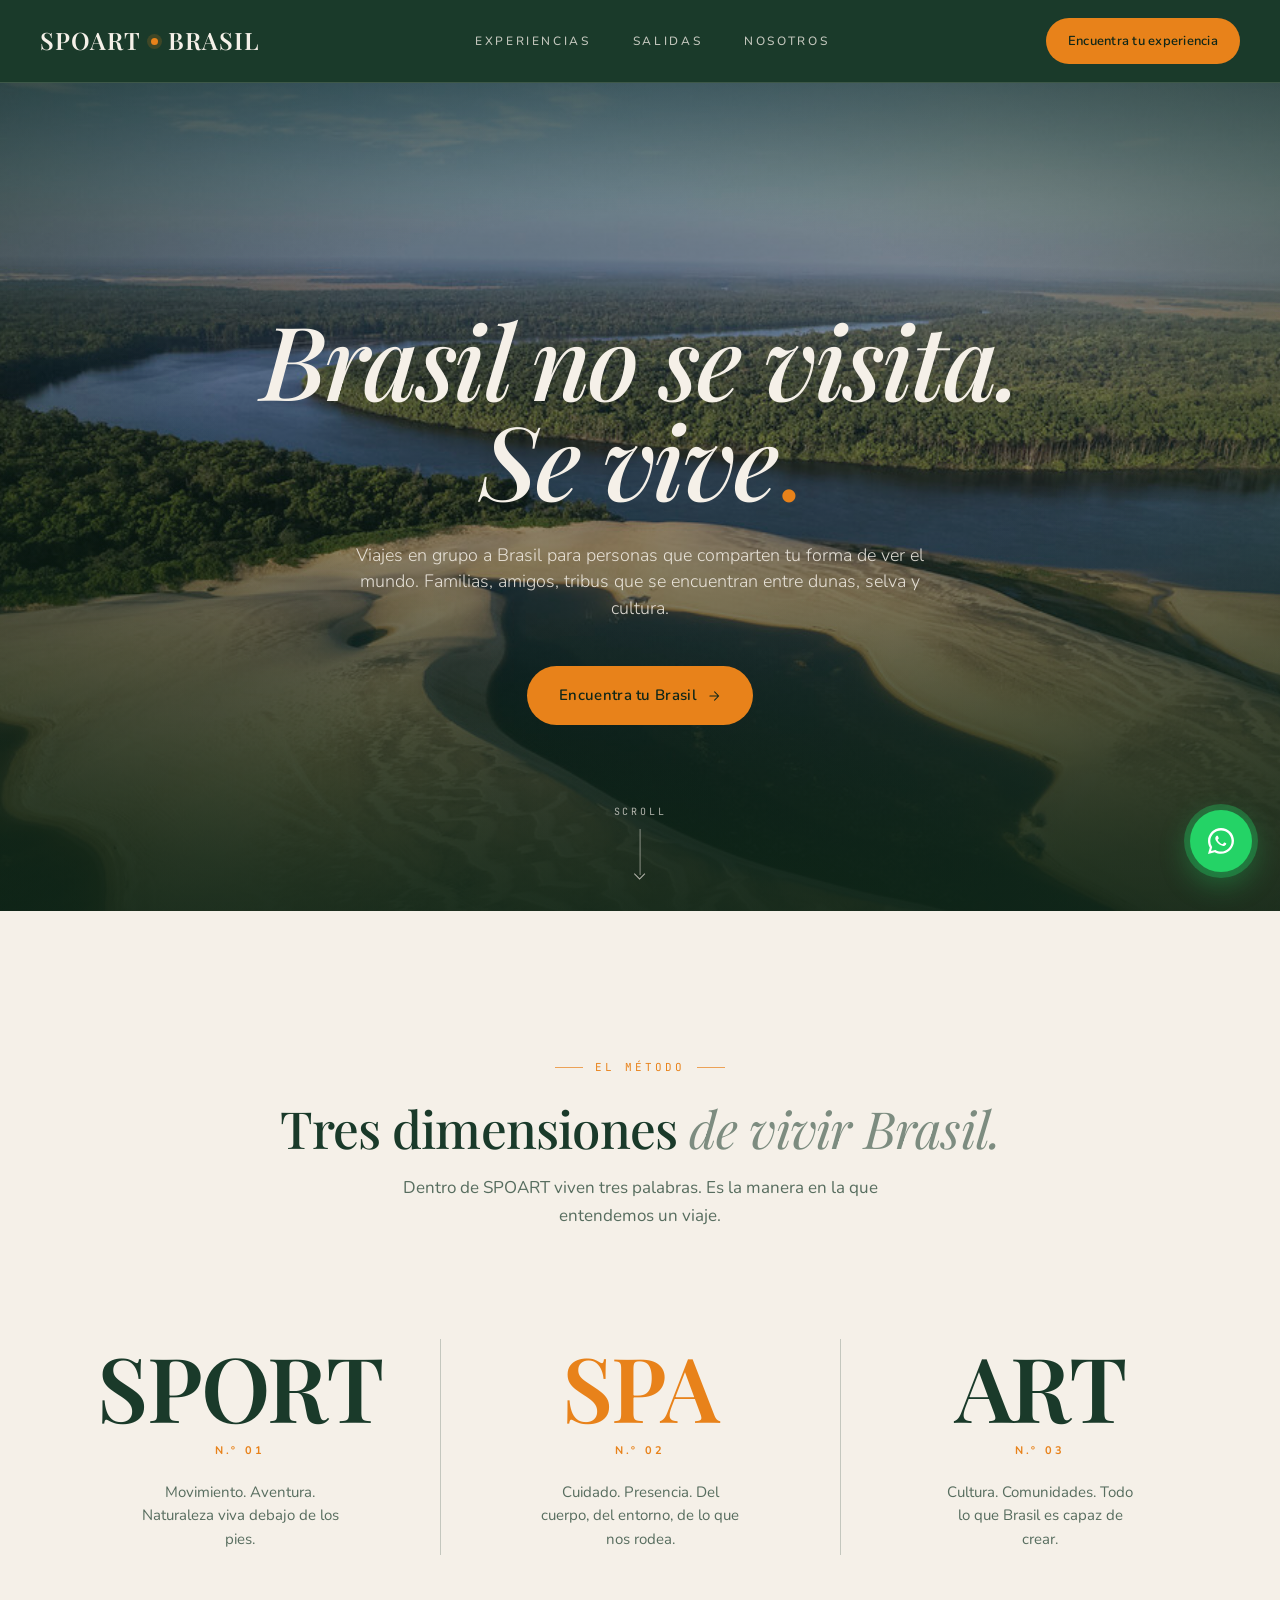
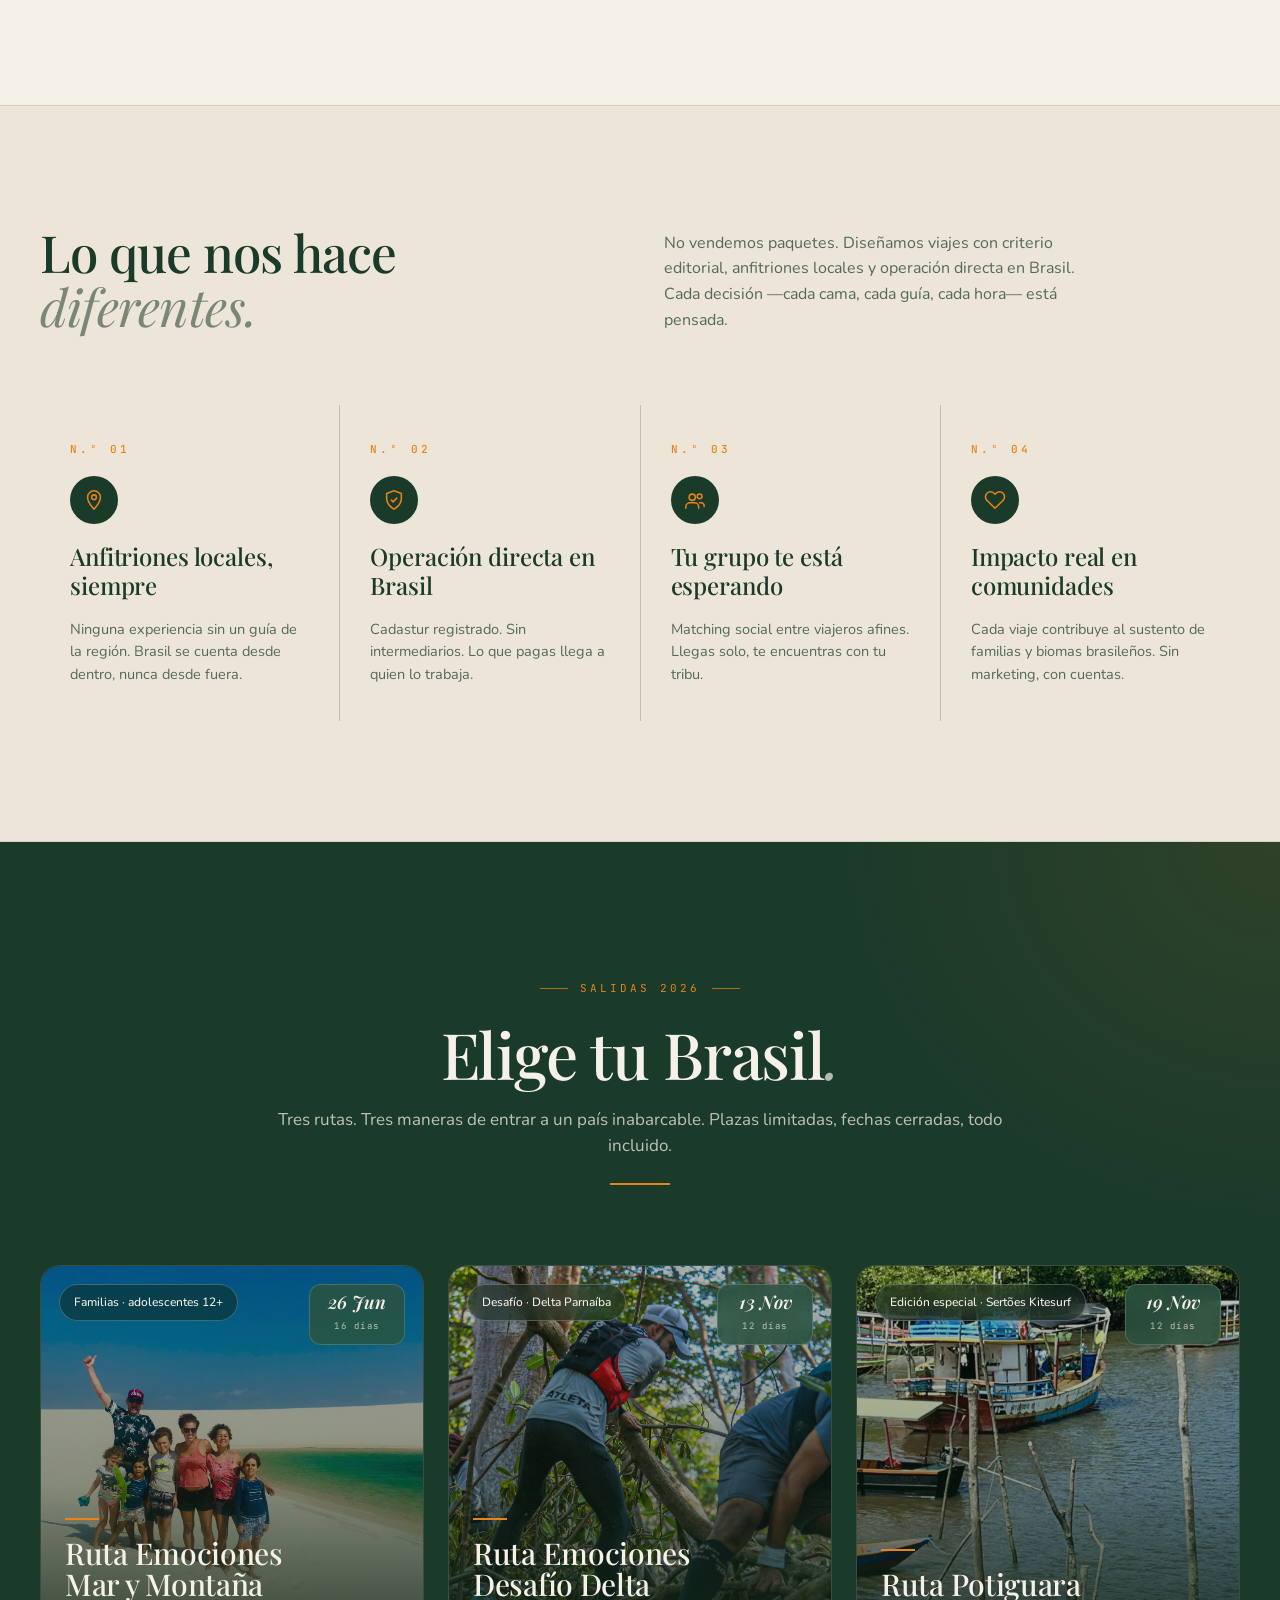
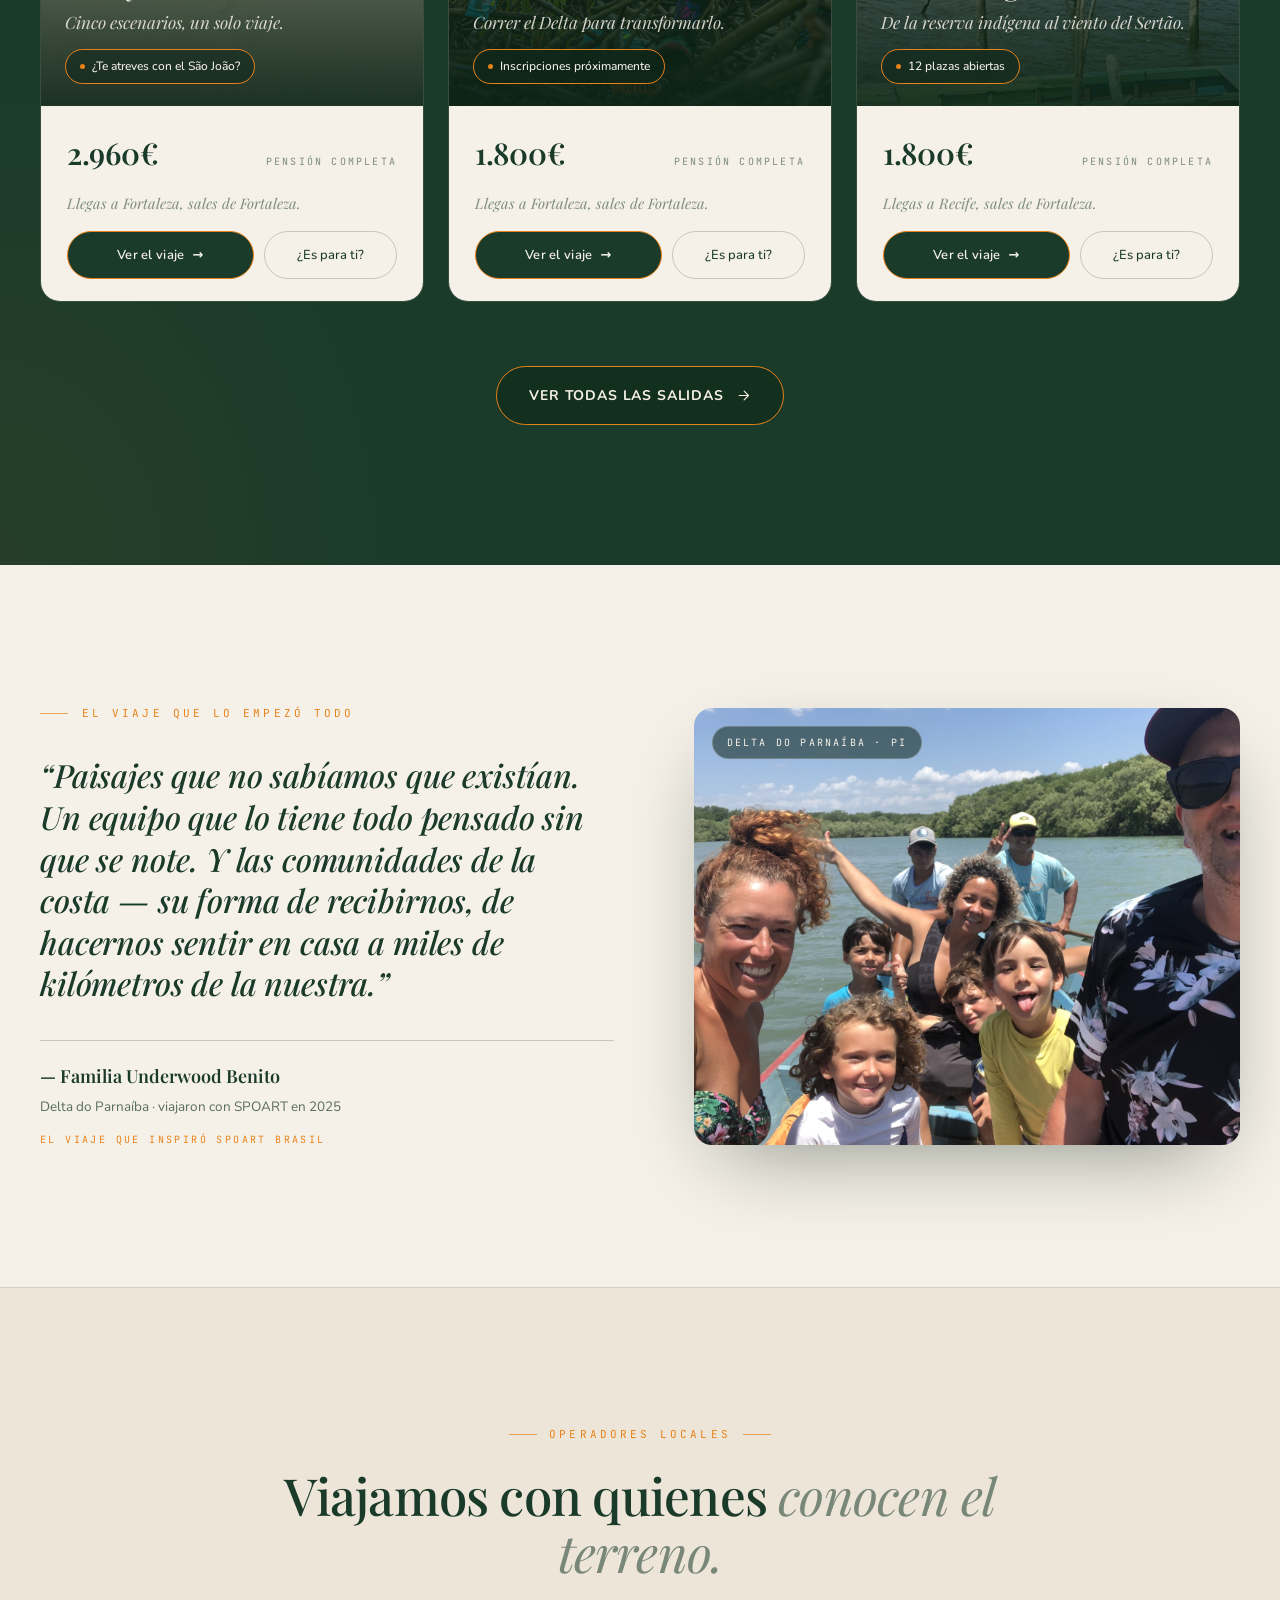
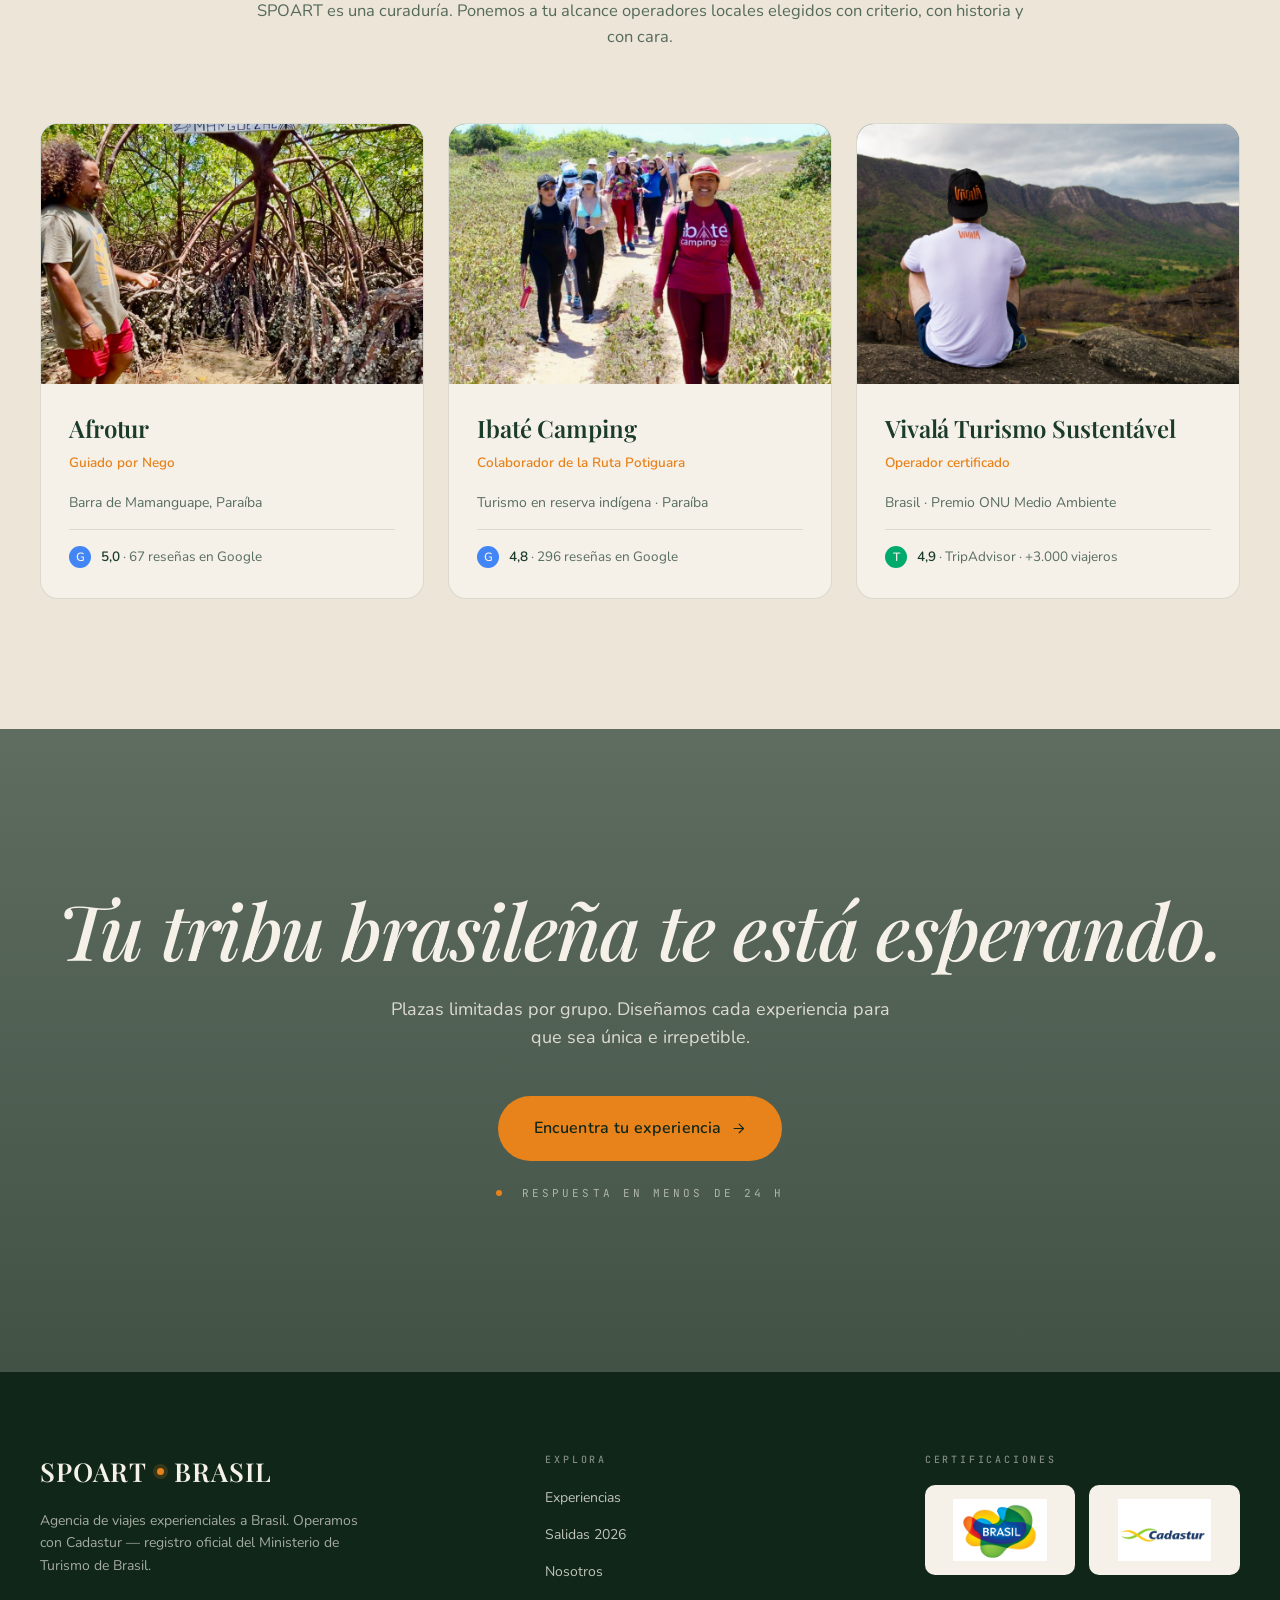
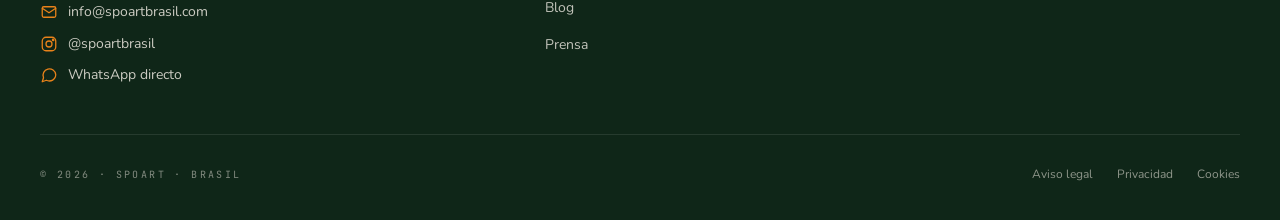
==== index.html @ ec18ef27 "Add files via upload" ====
<!doctype html>
<html lang="es">
<head>
<meta charset="utf-8" />
<meta name="viewport" content="width=device-width,initial-scale=1" />
<title>SPOART·BRASIL — Brasil no se visita. Se vive.</title>
<link rel="preconnect" href="https://fonts.googleapis.com">
<link rel="preconnect" href="https://fonts.gstatic.com" crossorigin>
<link href="https://fonts.googleapis.com/css2?family=Playfair+Display:ital,wght@0,400;0,500;0,600;0,700;1,400;1,500;1,600&family=Nunito:wght@300;400;500;600;700;800&family=JetBrains+Mono:wght@400;500&display=swap" rel="stylesheet">
<style>
  :root{
    --green:#1a3a2a;
    --green-2:#13301f;
    --green-3:#0f2618;
    --green-soft:#2b5440;
    --green-line:rgba(245,240,232,.16);
    --cream:#f5f0e8;
    --cream-2:#ece5d8;
    --cream-3:#e3dac8;
    --orange:#e8821a;
    --orange-hi:#f1932f;
    --ink:#1a3a2a;
    --ink-soft:rgba(26,58,42,.72);
    --ink-mute:rgba(26,58,42,.55);
    --hair:rgba(26,58,42,.12);
    --hair-strong:rgba(26,58,42,.22);
    --whats:#25D366;
  }
  *{box-sizing:border-box}
  html,body{margin:0;padding:0}
  body{
    font-family:"Nunito",system-ui,sans-serif;
    background:var(--cream);color:var(--ink);
    font-size:16px;line-height:1.55;
    -webkit-font-smoothing:antialiased;text-rendering:optimizeLegibility;
  }
  a{color:inherit;text-decoration:none}
  button{font:inherit;color:inherit;background:none;border:none;cursor:pointer}
  img{display:block;max-width:100%}

  .serif{font-family:"Playfair Display",serif;font-weight:500;letter-spacing:-.005em}
  .mono{font-family:"JetBrains Mono",ui-monospace,monospace;font-size:11px;letter-spacing:.22em;text-transform:uppercase}
  .wrap{max-width:1280px;margin:0 auto;padding:0 40px}
  @media (max-width:760px){.wrap{padding:0 22px}}

  /* ============ NAV ============ */
  .nav{
    position:sticky;top:0;z-index:50;
    background:var(--green);color:var(--cream);
    border-bottom:1px solid var(--green-line);
  }
  .nav-inner{
    max-width:1440px;margin:0 auto;
    padding:18px 40px;
    display:grid;grid-template-columns:auto 1fr auto;align-items:center;gap:32px;
  }
  .logo{
    font-family:"Playfair Display",serif;
    font-size:24px;font-weight:600;letter-spacing:.04em;
    display:inline-flex;align-items:center;gap:10px;color:var(--cream);
  }
  .logo .dot{
    width:7px;height:7px;border-radius:50%;background:var(--orange);
    box-shadow:0 0 0 4px rgba(232,130,26,.18);
  }
  .nav-links{
    justify-self:center;
    display:flex;gap:42px;
    font-size:12px;font-weight:500;letter-spacing:.22em;text-transform:uppercase;
    color:rgba(245,240,232,.78);
  }
  .nav-links a{transition:.18s;position:relative;padding:6px 0}
  .nav-links a:hover{color:var(--cream)}
  .nav-links a::after{
    content:"";position:absolute;left:0;right:0;bottom:0;height:1px;
    background:var(--orange);transform:scaleX(0);transform-origin:left;transition:.22s;
  }
  .nav-links a:hover::after{transform:scaleX(1)}
  .btn-cta{
    display:inline-flex;align-items:center;gap:10px;
    background:var(--orange);color:var(--green-3);
    padding:13px 22px;border-radius:999px;
    font-size:13px;font-weight:600;letter-spacing:.02em;
    transition:.18s;
  }
  .btn-cta:hover{background:var(--orange-hi);transform:translateY(-1px)}
  .btn-cta.lg{padding:18px 32px;font-size:15px;border-radius:999px}
  @media (max-width:900px){
    .nav-inner{grid-template-columns:auto 1fr auto;gap:16px}
    .nav-links{display:none}
  }

  /* ============ HERO ============ */
  .hero{
    position:relative;min-height:92vh;
    color:var(--cream);
    display:flex;align-items:center;
    overflow:hidden;
    isolation:isolate;
  }
  .hero-bg{
    position:absolute;inset:0;z-index:-2;
    background:
      linear-gradient(180deg, rgba(15,38,24,.6) 0%, rgba(15,38,24,.3) 35%, rgba(15,38,24,.88) 100%),
      url("assets/hero-rio-preguicas.jpg") center/cover no-repeat;
  }
  .hero-bg::after{
    content:"";position:absolute;inset:0;
    background:radial-gradient(80% 60% at 50% 40%, transparent 40%, rgba(15,38,24,.45) 100%);
  }
  .hero-inner{
    position:relative;z-index:1;
    width:100%;max-width:1280px;margin:0 auto;
    padding:140px 40px 100px;
    text-align:center;
  }
  .hero-eye{
    display:inline-flex;align-items:center;gap:14px;
    font-family:"JetBrains Mono",monospace;
    font-size:12px;letter-spacing:.28em;text-transform:uppercase;
    color:rgba(245,240,232,.78);
    margin-bottom:36px;
  }
  .hero-eye .sp,.hero-eye .o,.hero-eye .art{color:var(--orange);font-weight:500}
  .hero-eye .sep{color:rgba(245,240,232,.4)}
  h1.hero-title{
    font-family:"Playfair Display",serif;
    font-weight:500;font-style:italic;
    font-size:clamp(52px,8vw,128px);
    line-height:.98;letter-spacing:-.025em;
    margin:0 0 32px;
  }
  h1.hero-title .line{display:block}
  h1.hero-title .accent{color:var(--orange);font-style:normal;font-weight:400}
  .hero-sub{
    font-size:clamp(16px,1.4vw,20px);
    line-height:1.5;color:rgba(245,240,232,.88);
    max-width:54ch;margin:0 auto 44px;
    font-weight:300;
  }
  .hero-cta-row{
    display:inline-flex;align-items:center;gap:20px;flex-wrap:wrap;justify-content:center;
  }
  .btn-ghost{
    display:inline-flex;align-items:center;gap:10px;
    padding:18px 28px;border-radius:999px;
    color:var(--cream);
    border:1px solid rgba(245,240,232,.36);
    font-size:14px;font-weight:500;letter-spacing:.02em;
    transition:.18s;background:rgba(245,240,232,.04);
    backdrop-filter:blur(6px);
  }
  .btn-ghost:hover{background:rgba(245,240,232,.10);border-color:rgba(245,240,232,.6)}
  .hero-scroll{
    position:absolute;left:50%;bottom:36px;transform:translateX(-50%);z-index:1;
    color:rgba(245,240,232,.7);
    display:flex;flex-direction:column;align-items:center;gap:10px;
    font-family:"JetBrains Mono",monospace;
    font-size:10px;letter-spacing:.28em;text-transform:uppercase;
  }
  .hero-scroll .arrow{
    width:1px;height:46px;background:rgba(245,240,232,.5);position:relative;
    animation:scrollPulse 2.4s ease-in-out infinite;
  }
  .hero-scroll .arrow::after{
    content:"";position:absolute;bottom:0;left:50%;transform:translateX(-50%);
    width:7px;height:7px;border-right:1px solid rgba(245,240,232,.7);
    border-bottom:1px solid rgba(245,240,232,.7);transform:translateX(-50%) rotate(45deg);
    bottom:-3px;
  }
  @keyframes scrollPulse{0%,100%{opacity:.6}50%{opacity:1}}

  /* ============ SP·O·ART ============ */
  .spoart{
    background:var(--cream);
    padding:140px 0 130px;
    position:relative;
  }
  .spoart-head{
    text-align:center;max-width:780px;margin:0 auto 90px;
  }
  .eye-mono{
    display:inline-flex;align-items:center;gap:12px;
    font-family:"JetBrains Mono",monospace;
    font-size:11px;letter-spacing:.28em;text-transform:uppercase;
    color:var(--orange);
    margin-bottom:24px;
  }
  .eye-mono .l{width:28px;height:1px;background:var(--orange);opacity:.7}
  .spoart-head h2{
    font-family:"Playfair Display",serif;font-weight:500;
    font-size:clamp(34px,4vw,52px);letter-spacing:-.015em;line-height:1.1;
    margin:0 0 18px;color:var(--green);
  }
  .spoart-head h2 em{font-style:italic;color:var(--ink-mute);font-weight:400}
  .spoart-head p{
    font-size:17px;line-height:1.6;color:var(--ink-soft);margin:0;
    max-width:56ch;margin:0 auto;
  }
  .spoart-grid{
    display:grid;grid-template-columns:repeat(3,1fr);gap:0;
    position:relative;
  }
  @media (max-width:860px){.spoart-grid{grid-template-columns:1fr;gap:40px}}
  .spoart-col{
    text-align:center;padding:24px 36px;
    position:relative;
  }
  .spoart-col + .spoart-col::before{
    content:"";position:absolute;left:0;top:20px;bottom:20px;width:1px;
    background:var(--hair-strong);
  }
  @media (max-width:860px){.spoart-col + .spoart-col::before{display:none}}
  .spoart-letter{
    font-family:"Playfair Display",serif;
    font-weight:600;font-size:clamp(54px,7vw,96px);
    line-height:.95;color:var(--green);
    margin-bottom:14px;
    letter-spacing:-.02em;
  }
  .spoart-letter .lo{color:var(--orange)}
  .spoart-word{
    font-family:"Nunito",sans-serif;font-weight:700;
    font-size:11px;letter-spacing:.28em;text-transform:uppercase;
    color:var(--orange);margin-bottom:22px;display:block;
  }
  .spoart-col p{
    font-size:15px;color:var(--ink-soft);margin:0;line-height:1.55;
    max-width:22ch;margin:0 auto;
  }

  /* ============ DIFERENCIADORES ============ */
  .diffs{
    background:var(--cream-2);
    padding:120px 0;
    border-top:1px solid var(--hair);
    border-bottom:1px solid var(--hair);
  }
  .diffs-head{
    display:grid;grid-template-columns:1fr 1fr;gap:48px;align-items:end;
    margin-bottom:72px;
  }
  @media (max-width:860px){.diffs-head{grid-template-columns:1fr;gap:18px}}
  .diffs-head h2{
    font-family:"Playfair Display",serif;font-weight:500;
    font-size:clamp(34px,4vw,52px);letter-spacing:-.015em;line-height:1.05;
    margin:0;color:var(--green);max-width:14ch;
  }
  .diffs-head h2 em{font-style:italic;color:var(--ink-mute);font-weight:400}
  .diffs-head p{
    font-size:16px;color:var(--ink-soft);margin:0;max-width:44ch;line-height:1.6;
  }
  .diffs-grid{display:grid;grid-template-columns:repeat(4,1fr);gap:1px;background:var(--hair-strong)}
  @media (max-width:1000px){.diffs-grid{grid-template-columns:repeat(2,1fr)}}
  @media (max-width:600px){.diffs-grid{grid-template-columns:1fr}}
  .diff{
    background:var(--cream-2);padding:36px 30px;
    display:flex;flex-direction:column;gap:18px;
    transition:.22s;
  }
  .diff:hover{background:var(--cream)}
  .diff-num{
    font-family:"JetBrains Mono",monospace;
    font-size:11px;letter-spacing:.28em;color:var(--orange);font-weight:500;
  }
  .diff-icon{
    width:48px;height:48px;border-radius:50%;
    background:var(--green);color:var(--orange);
    display:inline-flex;align-items:center;justify-content:center;
  }
  .diff-icon svg{width:22px;height:22px}
  .diff h3{
    font-family:"Playfair Display",serif;font-weight:500;
    font-size:24px;color:var(--green);margin:0;line-height:1.2;letter-spacing:-.005em;
  }
  .diff p{font-size:14.5px;color:var(--ink-soft);margin:0;line-height:1.55}

  /* ============ ELIGE TU BRASIL ============ */
  .elige{
    background:var(--green);color:var(--cream);
    padding:130px 0 140px;
    position:relative;overflow:hidden;
  }
  .elige::before{
    content:"";position:absolute;inset:0;pointer-events:none;
    background:
      radial-gradient(60% 50% at 100% 0%, rgba(232,130,26,.10), transparent 60%),
      radial-gradient(50% 60% at 0% 100%, rgba(232,130,26,.06), transparent 70%);
  }
  .elige-head{text-align:center;max-width:760px;margin:0 auto 80px;position:relative}
  .elige-head .eye-mono{color:var(--orange)}
  .elige-head h2{
    font-family:"Playfair Display",serif;font-weight:500;
    font-size:clamp(40px,5vw,72px);letter-spacing:-.02em;line-height:1.02;
    margin:0 0 20px;color:var(--cream);
  }
  .elige-head h2 em{font-style:italic;color:rgba(245,240,232,.7);font-weight:400}
  .elige-head .underline{
    width:60px;height:2px;background:var(--orange);margin:24px auto 0;
  }
  .elige-head p{font-size:17px;color:rgba(245,240,232,.75);margin:18px 0 0;line-height:1.55}
  .routes{
    display:grid;grid-template-columns:repeat(3,1fr);gap:24px;
    position:relative;
  }
  @media (max-width:1000px){.routes{grid-template-columns:1fr;max-width:480px;margin:0 auto}}

  .route{
    background:var(--green-2);
    border-radius:20px;overflow:hidden;
    display:flex;flex-direction:column;
    transition:.22s;
    border:1px solid var(--green-line);
  }
  .route:hover{transform:translateY(-6px);border-color:rgba(232,130,26,.4)}
  .route-img{
    position:relative;aspect-ratio:4/4.6;overflow:hidden;
    background:var(--green-3);
  }
  .route-img .ph-img{
    position:absolute;inset:0;background-size:cover;background-position:center;
    transition:transform 1.6s ease;
  }
  .route:hover .ph-img{transform:scale(1.04)}
  .route-img::after{
    content:"";position:absolute;inset:0;
    background:linear-gradient(180deg, rgba(15,38,24,.1) 0%, rgba(15,38,24,.15) 50%, rgba(15,38,24,.85) 100%);
  }
  .route-tags{
    position:absolute;top:18px;left:18px;right:18px;z-index:1;
    display:flex;justify-content:space-between;gap:10px;align-items:flex-start;
  }
  .tag-aud{
    background:rgba(15,38,24,.5);backdrop-filter:blur(10px);
    color:var(--cream);
    border:1px solid rgba(245,240,232,.24);
    border-radius:999px;padding:8px 14px;
    font-size:12px;font-weight:500;
  }
  .tag-date{
    background:rgba(43,84,64,.85);backdrop-filter:blur(10px);
    color:var(--cream);
    border:1px solid rgba(245,240,232,.18);
    border-radius:12px;padding:8px 14px;
    text-align:center;font-family:"Playfair Display",serif;
    white-space:nowrap;flex:none;min-width:96px;
  }
  .tag-date .d{font-size:18px;font-weight:600;line-height:1;font-style:italic;display:block;white-space:nowrap}
  .tag-date .y{
    font-family:"JetBrains Mono",monospace;
    font-size:9px;letter-spacing:.16em;
    color:rgba(245,240,232,.7);margin-top:4px;font-style:normal;
    white-space:nowrap;
  }
  .tag-aud{white-space:nowrap;max-width:100%;overflow:hidden;text-overflow:ellipsis}
  .route-text{
    position:absolute;left:24px;right:24px;bottom:22px;z-index:1;
  }
  .route-text .bar{width:34px;height:2px;background:var(--orange);margin-bottom:18px}
  .route-text h3{
    font-family:"Playfair Display",serif;font-weight:500;
    font-size:30px;color:var(--cream);margin:0 0 8px;line-height:1.05;letter-spacing:-.01em;
  }
  .route-text .sub{
    font-family:"Playfair Display",serif;font-style:italic;font-weight:400;
    font-size:17px;color:rgba(245,240,232,.85);margin:0 0 14px;
  }
  .route-pill{
    display:inline-flex;align-items:center;gap:7px;
    background:rgba(15,38,24,.5);backdrop-filter:blur(8px);
    color:var(--cream);
    border:1px solid var(--orange);
    border-radius:999px;padding:7px 14px;
    font-size:12px;font-weight:500;
    font-family:"Nunito",sans-serif;
  }
  .route-pill::before{content:"";width:5px;height:5px;border-radius:50%;background:var(--orange)}

  .route-foot{
    background:var(--cream);color:var(--green);
    padding:24px 26px 22px;
    display:flex;flex-direction:column;gap:16px;
  }
  .route-price{display:flex;justify-content:space-between;align-items:baseline;gap:12px}
  .route-price .p{
    font-family:"Playfair Display",serif;font-weight:600;
    font-size:30px;color:var(--green);letter-spacing:-.01em;
  }
  .route-price .meta{
    font-family:"JetBrains Mono",monospace;
    font-size:10px;letter-spacing:.22em;text-transform:uppercase;
    color:var(--ink-mute);
  }
  .route-arrival{
    font-family:"Playfair Display",serif;font-style:italic;font-weight:400;
    font-size:14.5px;color:var(--ink-mute);margin:0;
  }
  .route-buttons{display:grid;grid-template-columns:1.4fr 1fr;gap:10px}

  .elige-cta{
    margin-top:64px;text-align:center;position:relative;
  }
  .btn-green-lg{
    display:inline-flex;align-items:center;gap:12px;
    background:var(--green-2);color:var(--cream);
    border:1px solid var(--orange);
    padding:18px 32px;border-radius:999px;
    font-family:"Nunito",sans-serif;
    font-size:14px;font-weight:700;letter-spacing:.06em;text-transform:uppercase;
    transition:.22s;
  }
  .btn-green-lg:hover{background:var(--orange);color:var(--green-3);border-color:var(--orange);transform:translateY(-2px)}
  .btn-green{
    background:var(--green);color:var(--cream);
    border:1px solid var(--orange);
    border-radius:999px;padding:13px 18px;
    font-size:13px;font-weight:600;letter-spacing:.02em;
    display:inline-flex;align-items:center;justify-content:center;gap:8px;
    transition:.18s;cursor:pointer;
  }
  .btn-green:hover{background:var(--green-2)}
  .btn-outline{
    background:transparent;color:var(--green);
    border:1px solid var(--hair-strong);
    border-radius:999px;padding:13px 18px;
    font-size:13px;font-weight:500;
    display:inline-flex;align-items:center;justify-content:center;gap:6px;
    transition:.18s;cursor:pointer;
  }
  .btn-outline:hover{border-color:var(--green);background:var(--cream-2)}

  /* ============ TESTIMONIO ============ */
  .testi{
    background:var(--cream);
    padding:140px 0;
  }
  .testi-grid{
    display:grid;grid-template-columns:1.05fr 1fr;gap:80px;align-items:center;
  }
  @media (max-width:900px){.testi-grid{grid-template-columns:1fr;gap:48px}}
  .testi-eye{
    font-family:"JetBrains Mono",monospace;
    font-size:11px;letter-spacing:.28em;text-transform:uppercase;
    color:var(--orange);margin-bottom:32px;
    display:flex;align-items:center;gap:14px;
  }
  .testi-eye .l{width:28px;height:1px;background:var(--orange);opacity:.7}
  .testi q{
    quotes:none;display:block;
    font-family:"Playfair Display",serif;
    font-style:italic;font-weight:500;
    font-size:clamp(24px,2.5vw,34px);
    line-height:1.3;color:var(--green);
    letter-spacing:-.005em;margin:0 0 36px;
  }
  .testi q::before{content:"\201C"}
  .testi q::after{content:"\201D"}
  .testi-by{
    border-top:1px solid var(--hair-strong);padding-top:22px;
    display:flex;flex-direction:column;gap:6px;
  }
  .testi-by .who{
    font-family:"Playfair Display",serif;font-weight:600;font-size:18px;color:var(--green);
  }
  .testi-by .place{
    font-size:13.5px;color:var(--ink-soft);
  }
  .testi-by .tag{
    margin-top:8px;
    font-family:"JetBrains Mono",monospace;
    font-size:10px;letter-spacing:.24em;text-transform:uppercase;
    color:var(--orange);
  }
  .testi-img{
    position:relative;aspect-ratio:4/3.2;border-radius:18px;overflow:hidden;
    box-shadow:0 30px 80px -30px rgba(15,38,24,.5);
  }
  .testi-img .img{
    position:absolute;inset:0;
    background:url("assets/testimonio-familia.jpg") center 30%/cover;
  }
  .testi-stamp{
    position:absolute;top:18px;left:18px;
    background:rgba(15,38,24,.55);backdrop-filter:blur(10px);
    color:var(--cream);
    border:1px solid rgba(245,240,232,.22);
    border-radius:999px;padding:8px 14px;
    font-family:"JetBrains Mono",monospace;
    font-size:10px;letter-spacing:.22em;text-transform:uppercase;
  }

  /* ============ OPERADORES ============ */
  .ops{
    background:var(--cream-2);
    padding:130px 0;
    border-top:1px solid var(--hair);
  }
  .ops-head{text-align:center;max-width:780px;margin:0 auto 72px}
  .ops-head h2{
    font-family:"Playfair Display",serif;font-weight:500;
    font-size:clamp(34px,4vw,52px);letter-spacing:-.015em;line-height:1.1;
    margin:0 0 18px;color:var(--green);
  }
  .ops-head h2 em{font-style:italic;color:var(--ink-mute);font-weight:400}
  .ops-head p{font-size:16.5px;color:var(--ink-soft);margin:0;line-height:1.6}

  .ops-grid{display:grid;grid-template-columns:repeat(3,1fr);gap:24px}
  @media (max-width:900px){.ops-grid{grid-template-columns:1fr;max-width:440px;margin:0 auto}}
  .op{
    background:var(--cream);
    border-radius:18px;overflow:hidden;
    border:1px solid var(--hair);
    transition:.22s;display:flex;flex-direction:column;
  }
  .op:hover{transform:translateY(-4px);border-color:var(--orange)}
  .op-img{
    aspect-ratio:5/3.4;background:var(--green-soft);position:relative;overflow:hidden;
  }
  .op-img .img{position:absolute;inset:0;background-size:cover;background-position:center}
  .op-img.brand{
    background:var(--orange);
    display:flex;align-items:center;justify-content:center;
  }
  .op-img.brand .mark{
    font-family:"Playfair Display",serif;font-style:italic;font-weight:600;
    font-size:72px;color:var(--cream);letter-spacing:-.02em;
  }
  .op-body{padding:26px 28px 30px}
  .op h3{
    font-family:"Playfair Display",serif;font-weight:600;
    font-size:24px;color:var(--green);margin:0 0 6px;letter-spacing:-.005em;
  }
  .op-role{
    color:var(--orange);font-size:13.5px;font-weight:600;margin:0 0 18px;
  }
  .op-meta{
    color:var(--ink-soft);font-size:14px;margin:0 0 16px;
  }
  .op-rate{
    display:flex;align-items:center;gap:10px;
    color:var(--ink-soft);font-size:13.5px;
    border-top:1px solid var(--hair);padding-top:16px;
  }
  .op-rate .b{
    width:22px;height:22px;border-radius:50%;
    display:inline-flex;align-items:center;justify-content:center;
    color:var(--cream);font-size:12px;font-weight:600;flex:none;
  }
  .op-rate .b.g{background:#4285F4}
  .op-rate .b.t{background:#00AA6C}
  .op-rate b{color:var(--green);font-weight:600}

  /* ============ CTA FINAL ============ */
  .cta-final{
    position:relative;color:var(--cream);
    padding:160px 0 170px;
    overflow:hidden;isolation:isolate;text-align:center;
  }
  .cta-final::before{
    content:"";position:absolute;inset:0;z-index:-2;
    background:
      linear-gradient(180deg, rgba(15,38,24,.65) 0%, rgba(15,38,24,.78) 100%),
      url("https://picsum.photos/seed/spoart-cta-selva/2400/1400") center/cover;
  }
  .cta-final h2{
    font-family:"Playfair Display",serif;font-weight:500;font-style:italic;
    font-size:clamp(40px,6vw,84px);letter-spacing:-.02em;line-height:1.05;
    margin:0 0 26px;
  }
  .cta-final p{
    font-size:18px;color:rgba(245,240,232,.85);
    max-width:48ch;margin:0 auto 44px;line-height:1.55;
  }
  .cta-final .response{
    margin-top:24px;
    font-family:"JetBrains Mono",monospace;
    font-size:11px;letter-spacing:.28em;text-transform:uppercase;
    color:rgba(245,240,232,.6);
  }
  .cta-final .response .pip{
    display:inline-block;width:6px;height:6px;border-radius:50%;
    background:var(--orange);margin-right:10px;vertical-align:middle;
    animation:pulse 2.2s ease-in-out infinite;
  }
  @keyframes pulse{0%,100%{opacity:.5}50%{opacity:1}}

  /* ============ FOOTER ============ */
  .foot{
    background:var(--green-3);color:rgba(245,240,232,.7);
    padding:80px 0 36px;
  }
  .foot-grid{
    display:grid;grid-template-columns:1.4fr 1fr 1fr;gap:64px;
    padding-bottom:48px;border-bottom:1px solid rgba(245,240,232,.10);
  }
  @media (max-width:860px){.foot-grid{grid-template-columns:1fr;gap:36px}}
  .foot .logo{margin-bottom:18px;font-size:26px}
  .foot p.desc{
    font-size:14px;line-height:1.6;color:rgba(245,240,232,.66);
    max-width:42ch;margin:0 0 24px;
  }
  .foot .contact{
    display:flex;flex-direction:column;gap:10px;
    font-size:14px;
  }
  .foot .contact a{
    display:inline-flex;align-items:center;gap:10px;
    color:rgba(245,240,232,.82);transition:.18s;
  }
  .foot .contact a:hover{color:var(--orange)}
  .foot .contact .ic{
    width:18px;height:18px;color:var(--orange);
  }
  .foot h4{
    font-family:"JetBrains Mono",monospace;
    font-size:10px;letter-spacing:.28em;text-transform:uppercase;
    color:rgba(245,240,232,.5);
    margin:0 0 18px;font-weight:500;
  }
  .foot ul{list-style:none;padding:0;margin:0;display:flex;flex-direction:column;gap:12px}
  .foot ul a{font-size:14px;color:rgba(245,240,232,.78);transition:.18s}
  .foot ul a:hover{color:var(--orange)}
  .badges{
    display:grid;grid-template-columns:1fr 1fr;gap:14px;
    margin-top:6px;
  }
  .badge{
    background:var(--cream);border-radius:10px;
    padding:14px 16px;
    display:flex;align-items:center;justify-content:center;
    aspect-ratio:5/3;overflow:hidden;
  }
  .badge img{
    max-width:100%;max-height:100%;width:auto;height:auto;
    object-fit:contain;display:block;
  }
  .foot-bottom{
    padding-top:30px;display:flex;justify-content:space-between;align-items:center;gap:18px;
    font-size:12px;color:rgba(245,240,232,.5);flex-wrap:wrap;
  }
  .foot-bottom .legal{display:flex;gap:24px}
  .foot-bottom .legal a{color:rgba(245,240,232,.55);transition:.18s}
  .foot-bottom .legal a:hover{color:var(--orange)}
  .foot-bottom .mark{font-family:"JetBrains Mono",monospace;font-size:10px;letter-spacing:.24em;text-transform:uppercase}

  /* ============ WHATSAPP ============ */
  .whats{
    position:fixed;right:28px;bottom:28px;z-index:80;
    width:62px;height:62px;border-radius:50%;
    background:var(--whats);color:#fff;
    display:flex;align-items:center;justify-content:center;
    box-shadow:0 10px 30px rgba(37,211,102,.4), 0 4px 10px rgba(0,0,0,.18);
    transition:.22s;
  }
  .whats:hover{transform:scale(1.06)}
  .whats svg{width:32px;height:32px}
  .whats::before{
    content:"";position:absolute;inset:-6px;border-radius:50%;
    background:var(--whats);opacity:.32;z-index:-1;
    animation:whatsPulse 2.2s ease-out infinite;
  }
  @keyframes whatsPulse{0%{transform:scale(1);opacity:.32}100%{transform:scale(1.4);opacity:0}}
  @media (max-width:600px){
    .whats{right:18px;bottom:18px;width:56px;height:56px}
    .whats svg{width:28px;height:28px}
  }

  /* utility */
  .arr{display:inline-block;transition:transform .22s}
  .btn-green:hover .arr{transform:translateX(3px)}

</style>
</head>
<body>

<!-- ====== NAV ====== -->
<nav class="nav" data-screen-label="Nav">
  <div class="nav-inner">
    <a class="logo" href="#" aria-label="SPOART·BRASIL">
      SPOART <span class="dot" aria-hidden="true"></span> BRASIL
    </a>
    <div class="nav-links">
      <a href="#spoart">Experiencias</a>
      <a href="Spoart Brasil - Salidas.html">Salidas</a>
      <a href="#testimonio">Nosotros</a>
    </div>
    <a class="btn-cta" href="#cta-final">Encuentra tu experiencia</a>
  </div>
</nav>

<!-- ====== HERO ====== -->
<header class="hero" data-screen-label="Hero">
  <div class="hero-bg" aria-hidden="true"></div>
  <div class="hero-inner">
    <h1 class="hero-title">
      <span class="line">Brasil no se visita.</span>
      <span class="line">Se vive<span class="accent">.</span></span>
    </h1>
    <p class="hero-sub">
      Viajes en grupo a Brasil para personas que comparten tu forma de ver el mundo. Familias, amigos, tribus que se encuentran entre dunas, selva y cultura.
    </p>
    <div class="hero-cta-row">
      <a class="btn-cta lg" href="#">
        Encuentra tu Brasil
        <svg viewBox="0 0 24 24" fill="none" stroke="currentColor" stroke-width="1.8" stroke-linecap="round" stroke-linejoin="round" width="14" height="14"><path d="M5 12h14M13 5l7 7-7 7"/></svg>
      </a>
    </div>
  </div>
  <div class="hero-scroll" aria-hidden="true">
    <span>Scroll</span>
    <span class="arrow"></span>
  </div>
</header>

<!-- ====== SP · O · ART ====== -->
<section class="spoart" id="spoart" data-screen-label="SPOART">
  <div class="wrap">
    <div class="spoart-head">
      <div class="eye-mono"><span class="l"></span> El método <span class="l"></span></div>
      <h2>Tres dimensiones <em>de vivir Brasil.</em></h2>
      <p>Dentro de SPOART viven tres palabras. Es la manera en la que entendemos un viaje.</p>
    </div>

    <div class="spoart-grid">
      <div class="spoart-col">
        <div class="spoart-letter">SPORT</div>
        <span class="spoart-word">N.º 01</span>
        <p>Movimiento. Aventura. Naturaleza viva debajo de los pies.</p>
      </div>
      <div class="spoart-col">
        <div class="spoart-letter"><span class="lo">SPA</span></div>
        <span class="spoart-word">N.º 02</span>
        <p>Cuidado. Presencia. Del cuerpo, del entorno, de lo que nos rodea.</p>
      </div>
      <div class="spoart-col">
        <div class="spoart-letter">ART</div>
        <span class="spoart-word">N.º 03</span>
        <p>Cultura. Comunidades. Todo lo que Brasil es capaz de crear.</p>
      </div>
    </div>
  </div>
</section>

<!-- ====== DIFERENCIADORES ====== -->
<section class="diffs" data-screen-label="Diferenciadores">
  <div class="wrap">
    <div class="diffs-head">
      <h2>Lo que nos hace <em>diferentes.</em></h2>
      <p>No vendemos paquetes. Diseñamos viajes con criterio editorial, anfitriones locales y operación directa en Brasil. Cada decisión —cada cama, cada guía, cada hora— está pensada.</p>
    </div>

    <div class="diffs-grid">
      <div class="diff">
        <span class="diff-num">N.º 01</span>
        <span class="diff-icon" aria-hidden="true">
          <svg viewBox="0 0 24 24" fill="none" stroke="currentColor" stroke-width="1.7" stroke-linecap="round" stroke-linejoin="round"><path d="M12 22s-7-7.5-7-13a7 7 0 0114 0c0 5.5-7 13-7 13z"/><circle cx="12" cy="9" r="2.6"/></svg>
        </span>
        <h3>Anfitriones locales, siempre</h3>
        <p>Ninguna experiencia sin un guía de la región. Brasil se cuenta desde dentro, nunca desde fuera.</p>
      </div>
      <div class="diff">
        <span class="diff-num">N.º 02</span>
        <span class="diff-icon" aria-hidden="true">
          <svg viewBox="0 0 24 24" fill="none" stroke="currentColor" stroke-width="1.7" stroke-linecap="round" stroke-linejoin="round"><path d="M12 22s8-4 8-12V5l-8-3-8 3v5c0 8 8 12 8 12z"/><path d="M9 12l2 2 4-4"/></svg>
        </span>
        <h3>Operación directa en Brasil</h3>
        <p>Cadastur registrado. Sin intermediarios. Lo que pagas llega a quien lo trabaja.</p>
      </div>
      <div class="diff">
        <span class="diff-num">N.º 03</span>
        <span class="diff-icon" aria-hidden="true">
          <svg viewBox="0 0 24 24" fill="none" stroke="currentColor" stroke-width="1.7" stroke-linecap="round" stroke-linejoin="round"><circle cx="9" cy="9" r="3.4"/><path d="M2 21v-1.4A4.6 4.6 0 016.6 15h4.8A4.6 4.6 0 0116 19.6V21"/><circle cx="17" cy="8" r="2.6"/><path d="M22 19v-.6a3.4 3.4 0 00-3.4-3.4H17"/></svg>
        </span>
        <h3>Tu grupo te está esperando</h3>
        <p>Matching social entre viajeros afines. Llegas solo, te encuentras con tu tribu.</p>
      </div>
      <div class="diff">
        <span class="diff-num">N.º 04</span>
        <span class="diff-icon" aria-hidden="true">
          <svg viewBox="0 0 24 24" fill="none" stroke="currentColor" stroke-width="1.7" stroke-linecap="round" stroke-linejoin="round"><path d="M20.8 4.6a5.5 5.5 0 00-7.8 0L12 5.6l-1-1a5.5 5.5 0 00-7.8 7.8l1 1L12 21l7.8-7.6 1-1a5.5 5.5 0 000-7.8z"/></svg>
        </span>
        <h3>Impacto real en comunidades</h3>
        <p>Cada viaje contribuye al sustento de familias y biomas brasileños. Sin marketing, con cuentas.</p>
      </div>
    </div>
  </div>
</section>

<!-- ====== ELIGE TU BRASIL ====== -->
<section class="elige" id="elige" data-screen-label="Elige tu Brasil">
  <div class="wrap">
    <div class="elige-head">
      <div class="eye-mono"><span class="l" style="background:var(--orange)"></span> Salidas 2026 <span class="l" style="background:var(--orange)"></span></div>
      <h2>Elige tu Brasil<em>.</em></h2>
      <p>Tres rutas. Tres maneras de entrar a un país inabarcable. Plazas limitadas, fechas cerradas, todo incluido.</p>
      <div class="underline" aria-hidden="true"></div>
    </div>

    <div class="routes">

      <!-- Ruta 1 — 26 Jun Familias -->
      <article class="route">
        <div class="route-img">
          <div class="ph-img" style="background-image:linear-gradient(180deg, rgba(15,38,24,.15), rgba(15,38,24,.55)), url('assets/salidas/familia-lagoa.jpg')"></div>
          <div class="route-tags">
            <span class="tag-aud">Familias · adolescentes 12+</span>
            <span class="tag-date"><span class="d">26 Jun</span><span class="y">16 días</span></span>
          </div>
          <div class="route-text">
            <div class="bar"></div>
            <h3>Ruta Emociones<br/>Mar y Montaña</h3>
            <p class="sub">Cinco escenarios, un solo viaje.</p>
            <span class="route-pill">¿Te atreves con el São João?</span>
          </div>
        </div>
        <div class="route-foot">
          <div class="route-price">
            <span class="p">2.960€</span>
            <span class="meta">Pensión completa</span>
          </div>
          <p class="route-arrival">Llegas a Fortaleza, sales de Fortaleza.</p>
          <div class="route-buttons">
            <a class="btn-green" href="Spoart Brasil - Salidas.html">Ver el viaje <span class="arr">→</span></a>
            <a class="btn-outline" href="#">¿Es para ti?</a>
          </div>
        </div>
      </article>

      <!-- Ruta 2 — 13 Nov Desafío Delta -->
      <article class="route">
        <div class="route-img">
          <div class="ph-img" style="background-image:linear-gradient(180deg, rgba(15,38,24,.15), rgba(15,38,24,.55)), url('assets/salidas/desafio-delta-corredores.jpg')"></div>
          <div class="route-tags">
            <span class="tag-aud">Desafío · Delta Parnaíba</span>
            <span class="tag-date"><span class="d">13 Nov</span><span class="y">12 días</span></span>
          </div>
          <div class="route-text">
            <div class="bar"></div>
            <h3>Ruta Emociones<br/>Desafío Delta</h3>
            <p class="sub">Correr el Delta para transformarlo.</p>
            <span class="route-pill">Inscripciones próximamente</span>
          </div>
        </div>
        <div class="route-foot">
          <div class="route-price">
            <span class="p">1.800€</span>
            <span class="meta">Pensión completa</span>
          </div>
          <p class="route-arrival">Llegas a Fortaleza, sales de Fortaleza.</p>
          <div class="route-buttons">
            <a class="btn-green" href="Spoart Brasil - Salidas.html">Ver el viaje <span class="arr">→</span></a>
            <a class="btn-outline" href="#">¿Es para ti?</a>
          </div>
        </div>
      </article>

      <!-- Ruta 3 — 19 Nov Potiguara -->
      <article class="route">
        <div class="route-img">
          <div class="ph-img" style="background-image:linear-gradient(180deg, rgba(15,38,24,.15), rgba(15,38,24,.55)), url('assets/salidas/potiguara-mangue.jpg')"></div>
          <div class="route-tags">
            <span class="tag-aud">Edición especial · Sertões Kitesurf</span>
            <span class="tag-date"><span class="d">19 Nov</span><span class="y">12 días</span></span>
          </div>
          <div class="route-text">
            <div class="bar"></div>
            <h3>Ruta Potiguara</h3>
            <p class="sub">De la reserva indígena al viento del Sertão.</p>
            <span class="route-pill">12 plazas abiertas</span>
          </div>
        </div>
        <div class="route-foot">
          <div class="route-price">
            <span class="p">1.800€</span>
            <span class="meta">Pensión completa</span>
          </div>
          <p class="route-arrival">Llegas a Recife, sales de Fortaleza.</p>
          <div class="route-buttons">
            <a class="btn-green" href="Spoart Brasil - Salidas.html">Ver el viaje <span class="arr">→</span></a>
            <a class="btn-outline" href="#">¿Es para ti?</a>
          </div>
        </div>
      </article>

    </div>

    <div class="elige-cta">
      <a class="btn-green-lg" href="Spoart Brasil - Salidas.html">
        Ver todas las salidas
        <svg viewBox="0 0 24 24" fill="none" stroke="currentColor" stroke-width="1.8" stroke-linecap="round" stroke-linejoin="round" width="15" height="15" aria-hidden="true"><path d="M5 12h14M13 5l7 7-7 7"/></svg>
      </a>
    </div>
  </div>
</section>
<section class="testi" id="testimonio" data-screen-label="Testimonio">
  <div class="wrap">
    <div class="testi-grid">
      <div>
        <div class="testi-eye"><span class="l"></span> El viaje que lo empezó todo</div>
        <q>Paisajes que no sabíamos que existían. Un equipo que lo tiene todo pensado sin que se note. Y las comunidades de la costa — su forma de recibirnos, de hacernos sentir en casa a miles de kilómetros de la nuestra.</q>
        <div class="testi-by">
          <span class="who">— Familia Underwood Benito</span>
          <span class="place">Delta do Parnaíba · viajaron con SPOART en 2025</span>
          <span class="tag">El viaje que inspiró Spoart Brasil</span>
        </div>
      </div>
      <div class="testi-img">
        <div class="img" aria-hidden="true"></div>
        <span class="testi-stamp">Delta do Parnaíba · PI</span>
      </div>
    </div>
  </div>
</section>

<!-- ====== OPERADORES LOCALES ====== -->
<section class="ops" data-screen-label="Operadores">
  <div class="wrap">
    <div class="ops-head">
      <div class="eye-mono"><span class="l"></span> Operadores locales <span class="l"></span></div>
      <h2>Viajamos con quienes <em>conocen el terreno.</em></h2>
      <p>SPOART es una curaduría. Ponemos a tu alcance operadores locales elegidos con criterio, con historia y con cara.</p>
    </div>

    <div class="ops-grid">
      <article class="op">
        <div class="op-img">
          <div class="img" style="background-image:url('assets/operadores/afrotur.jpg');background-position:center 30%"></div>
        </div>
        <div class="op-body">
          <h3>Afrotur</h3>
          <p class="op-role">Guiado por Nego</p>
          <p class="op-meta">Barra de Mamanguape, Paraíba</p>
          <div class="op-rate">
            <span class="b g">G</span>
            <span><b>5,0</b> · 67 reseñas en Google</span>
          </div>
        </div>
      </article>

      <article class="op">
        <div class="op-img">
          <div class="img" style="background-image:url('assets/operadores/ibate.jpg');background-position:center 35%"></div>
        </div>
        <div class="op-body">
          <h3>Ibaté Camping</h3>
          <p class="op-role">Colaborador de la Ruta Potiguara</p>
          <p class="op-meta">Turismo en reserva indígena · Paraíba</p>
          <div class="op-rate">
            <span class="b g">G</span>
            <span><b>4,8</b> · 296 reseñas en Google</span>
          </div>
        </div>
      </article>

      <article class="op">
        <div class="op-img">
          <div class="img" style="background-image:url('assets/operadores/vivala.jpg');background-position:center 30%"></div>
        </div>
        <div class="op-body">
          <h3>Vivalá Turismo Sustentável</h3>
          <p class="op-role">Operador certificado</p>
          <p class="op-meta">Brasil · Premio ONU Medio Ambiente</p>
          <div class="op-rate">
            <span class="b t">T</span>
            <span><b>4,9</b> · TripAdvisor · +3.000 viajeros</span>
          </div>
        </div>
      </article>
    </div>
  </div>
</section>

<!-- ====== CTA FINAL ====== -->
<section class="cta-final" id="cta-final" data-screen-label="CTA Final">
  <div class="wrap">
    <h2>Tu tribu brasileña te está esperando.</h2>
    <p>Plazas limitadas por grupo. Diseñamos cada experiencia para que sea única e irrepetible.</p>
    <a class="btn-cta lg" href="#" style="font-size:16px;padding:20px 36px">
      Encuentra tu experiencia
      <svg viewBox="0 0 24 24" fill="none" stroke="currentColor" stroke-width="1.8" stroke-linecap="round" stroke-linejoin="round" width="15" height="15"><path d="M5 12h14M13 5l7 7-7 7"/></svg>
    </a>
    <div class="response"><span class="pip"></span> Respuesta en menos de 24 h</div>
  </div>
</section>

<!-- ====== FOOTER ====== -->
<footer class="foot" data-screen-label="Footer">
  <div class="wrap">
    <div class="foot-grid">
      <div>
        <a class="logo" href="#">SPOART <span class="dot" aria-hidden="true"></span> BRASIL</a>
        <p class="desc">Agencia de viajes experienciales a Brasil. Operamos con Cadastur — registro oficial del Ministerio de Turismo de Brasil.</p>
        <div class="contact">
          <a href="mailto:info@spoartbrasil.com">
            <svg class="ic" viewBox="0 0 24 24" fill="none" stroke="currentColor" stroke-width="1.7" stroke-linecap="round" stroke-linejoin="round"><rect x="3" y="5" width="18" height="14" rx="2"/><path d="M3 7l9 6 9-6"/></svg>
            info@spoartbrasil.com
          </a>
          <a href="#">
            <svg class="ic" viewBox="0 0 24 24" fill="none" stroke="currentColor" stroke-width="1.7" stroke-linecap="round" stroke-linejoin="round"><rect x="3" y="3" width="18" height="18" rx="5"/><circle cx="12" cy="12" r="4"/><circle cx="17.5" cy="6.5" r="1" fill="currentColor"/></svg>
            @spoartbrasil
          </a>
          <a href="#">
            <svg class="ic" viewBox="0 0 24 24" fill="none" stroke="currentColor" stroke-width="1.7" stroke-linecap="round" stroke-linejoin="round"><path d="M21 11.5a8.4 8.4 0 01-1 4 8.5 8.5 0 01-7.5 4.5 8.4 8.4 0 01-4-1L3 21l1.7-5.4a8.5 8.5 0 1116.3-4.1z"/></svg>
            WhatsApp directo
          </a>
        </div>
      </div>

      <div>
        <h4>Explora</h4>
        <ul>
          <li><a href="#spoart">Experiencias</a></li>
          <li><a href="Spoart Brasil - Salidas.html">Salidas 2026</a></li>
          <li><a href="#testimonio">Nosotros</a></li>
          <li><a href="#">Blog</a></li>
          <li><a href="#">Prensa</a></li>
        </ul>
      </div>

      <div>
        <h4>Certificaciones</h4>
        <div class="badges">
          <div class="badge">
            <img src="assets/logo-brasil.jpg" alt="Marca Brasil — Embratur" />
          </div>
          <div class="badge">
            <img src="assets/logo-cadastur.jpg" alt="Cadastur — Ministério do Turismo" />
          </div>
        </div>
      </div>
    </div>

    <div class="foot-bottom">
      <span class="mark">© 2026 · SPOART · BRASIL</span>
      <div class="legal">
        <a href="#">Aviso legal</a>
        <a href="#">Privacidad</a>
        <a href="#">Cookies</a>
      </div>
    </div>
  </div>
</footer>

<!-- ====== WHATSAPP FLOATING ====== -->
<a class="whats" href="#" aria-label="WhatsApp">
  <svg viewBox="0 0 32 32" fill="currentColor" aria-hidden="true">
    <path d="M16 3C8.8 3 3 8.8 3 16c0 2.3.6 4.5 1.8 6.5L3 29l6.7-1.8c1.9 1 4.1 1.6 6.3 1.6 7.2 0 13-5.8 13-13S23.2 3 16 3zm0 23.6c-2 0-3.9-.5-5.5-1.5l-.4-.2-4 1 1.1-3.9-.3-.4a10.6 10.6 0 01-1.6-5.6c0-5.9 4.8-10.6 10.7-10.6S26.6 10.1 26.6 16 21.9 26.6 16 26.6zm5.8-8c-.3-.2-1.9-.9-2.2-1-.3-.1-.5-.2-.7.2s-.8 1-1 1.2c-.2.2-.4.2-.7.1-.3-.2-1.4-.5-2.6-1.6-1-.9-1.6-2-1.8-2.3-.2-.3 0-.5.1-.7l.5-.6c.2-.2.2-.3.3-.5.1-.2 0-.4 0-.5l-.7-1.7c-.2-.4-.4-.4-.6-.4h-.5c-.2 0-.5.1-.7.4-.2.3-.9.9-.9 2.2s.9 2.6 1.1 2.8c.1.2 1.9 2.9 4.6 4 .6.3 1.1.4 1.5.6.6.2 1.2.2 1.7.1.5-.1 1.6-.7 1.8-1.3.2-.6.2-1.1.2-1.2-.1-.2-.3-.2-.6-.4z"/>
  </svg>
</a>

</body>
</html>
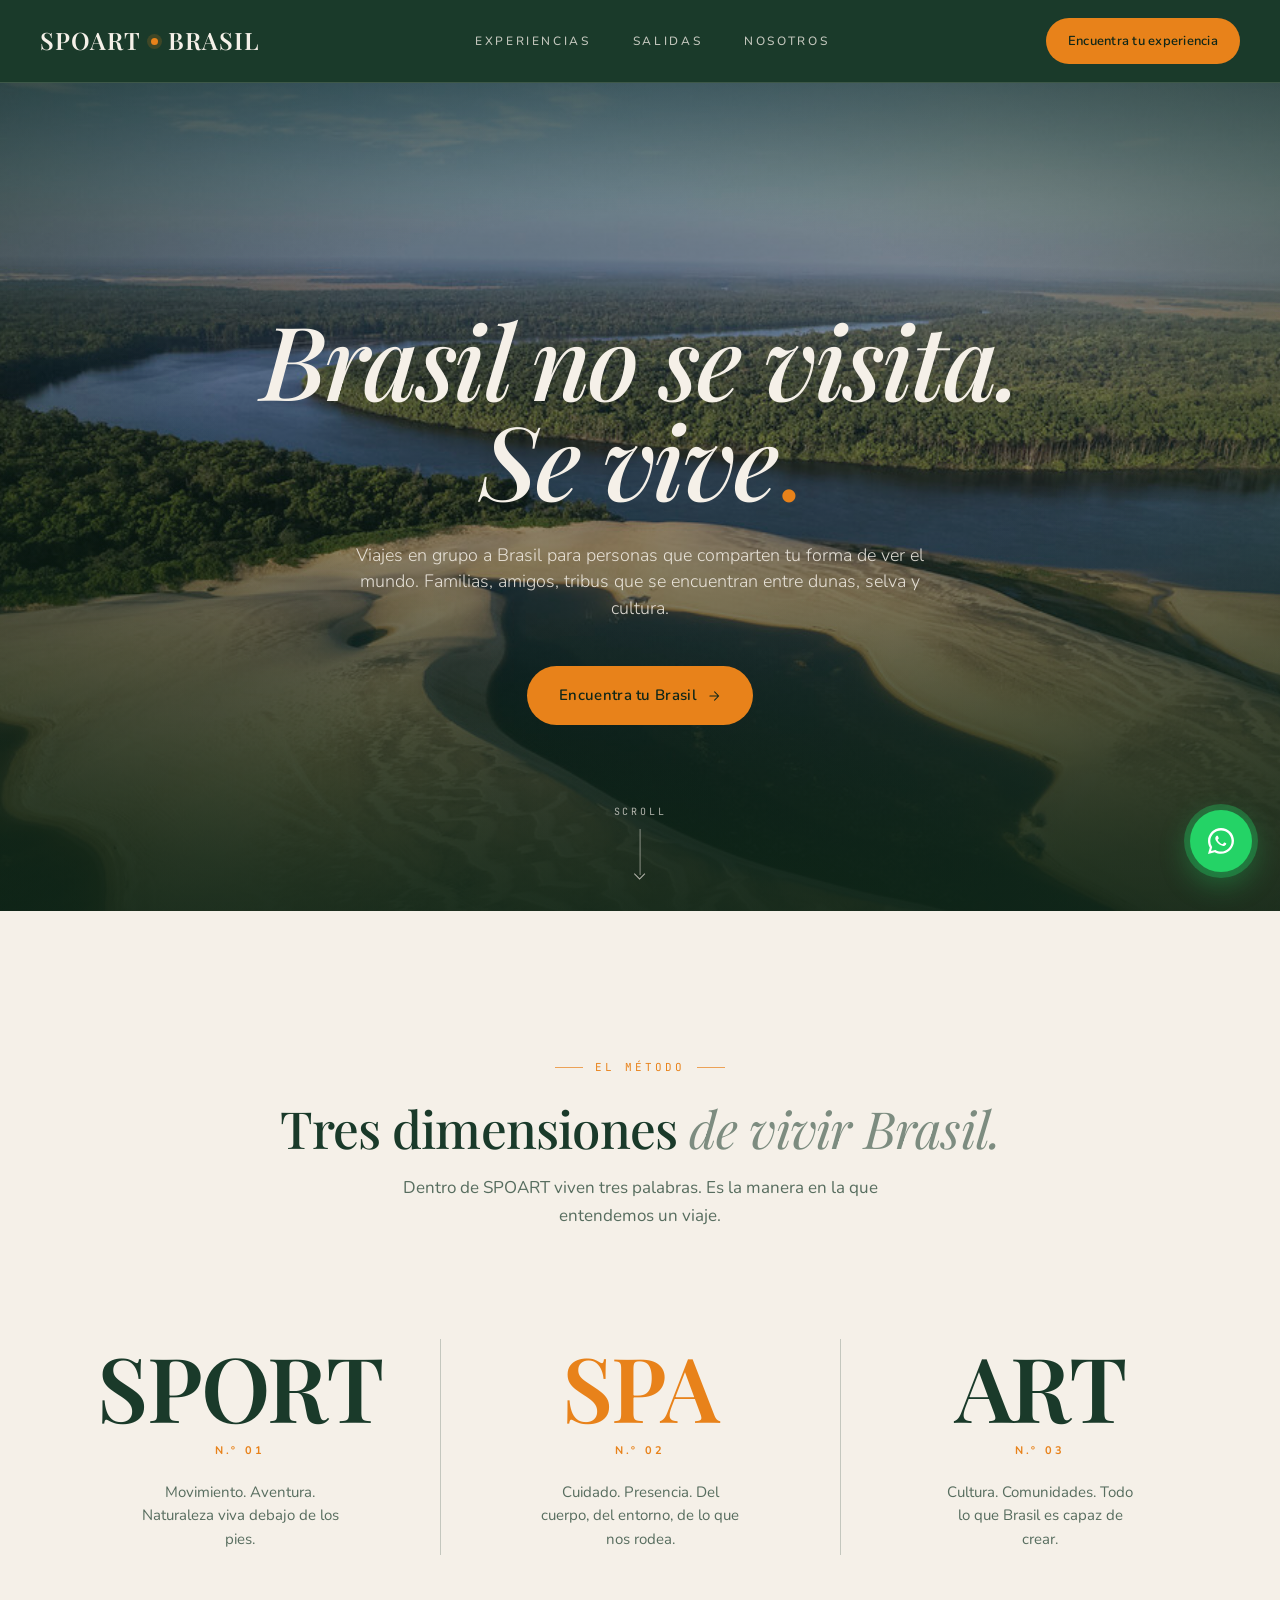
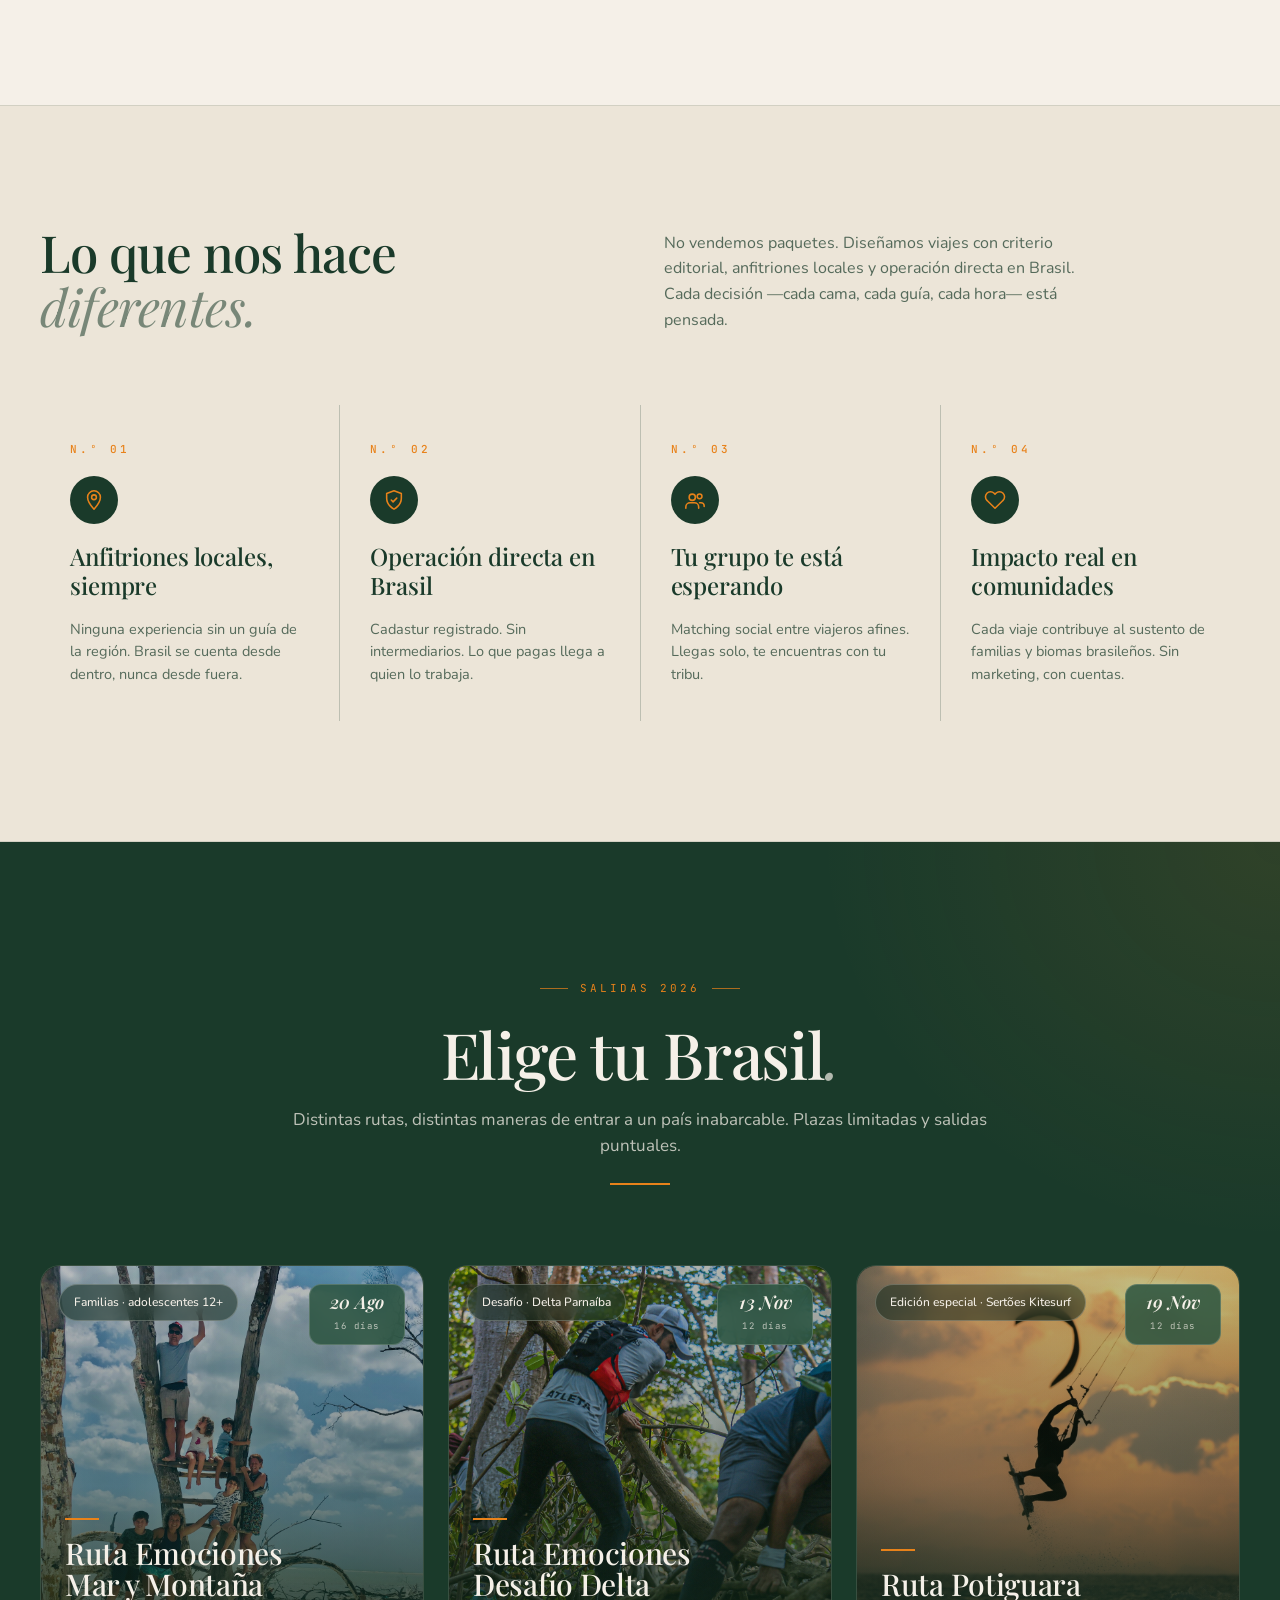
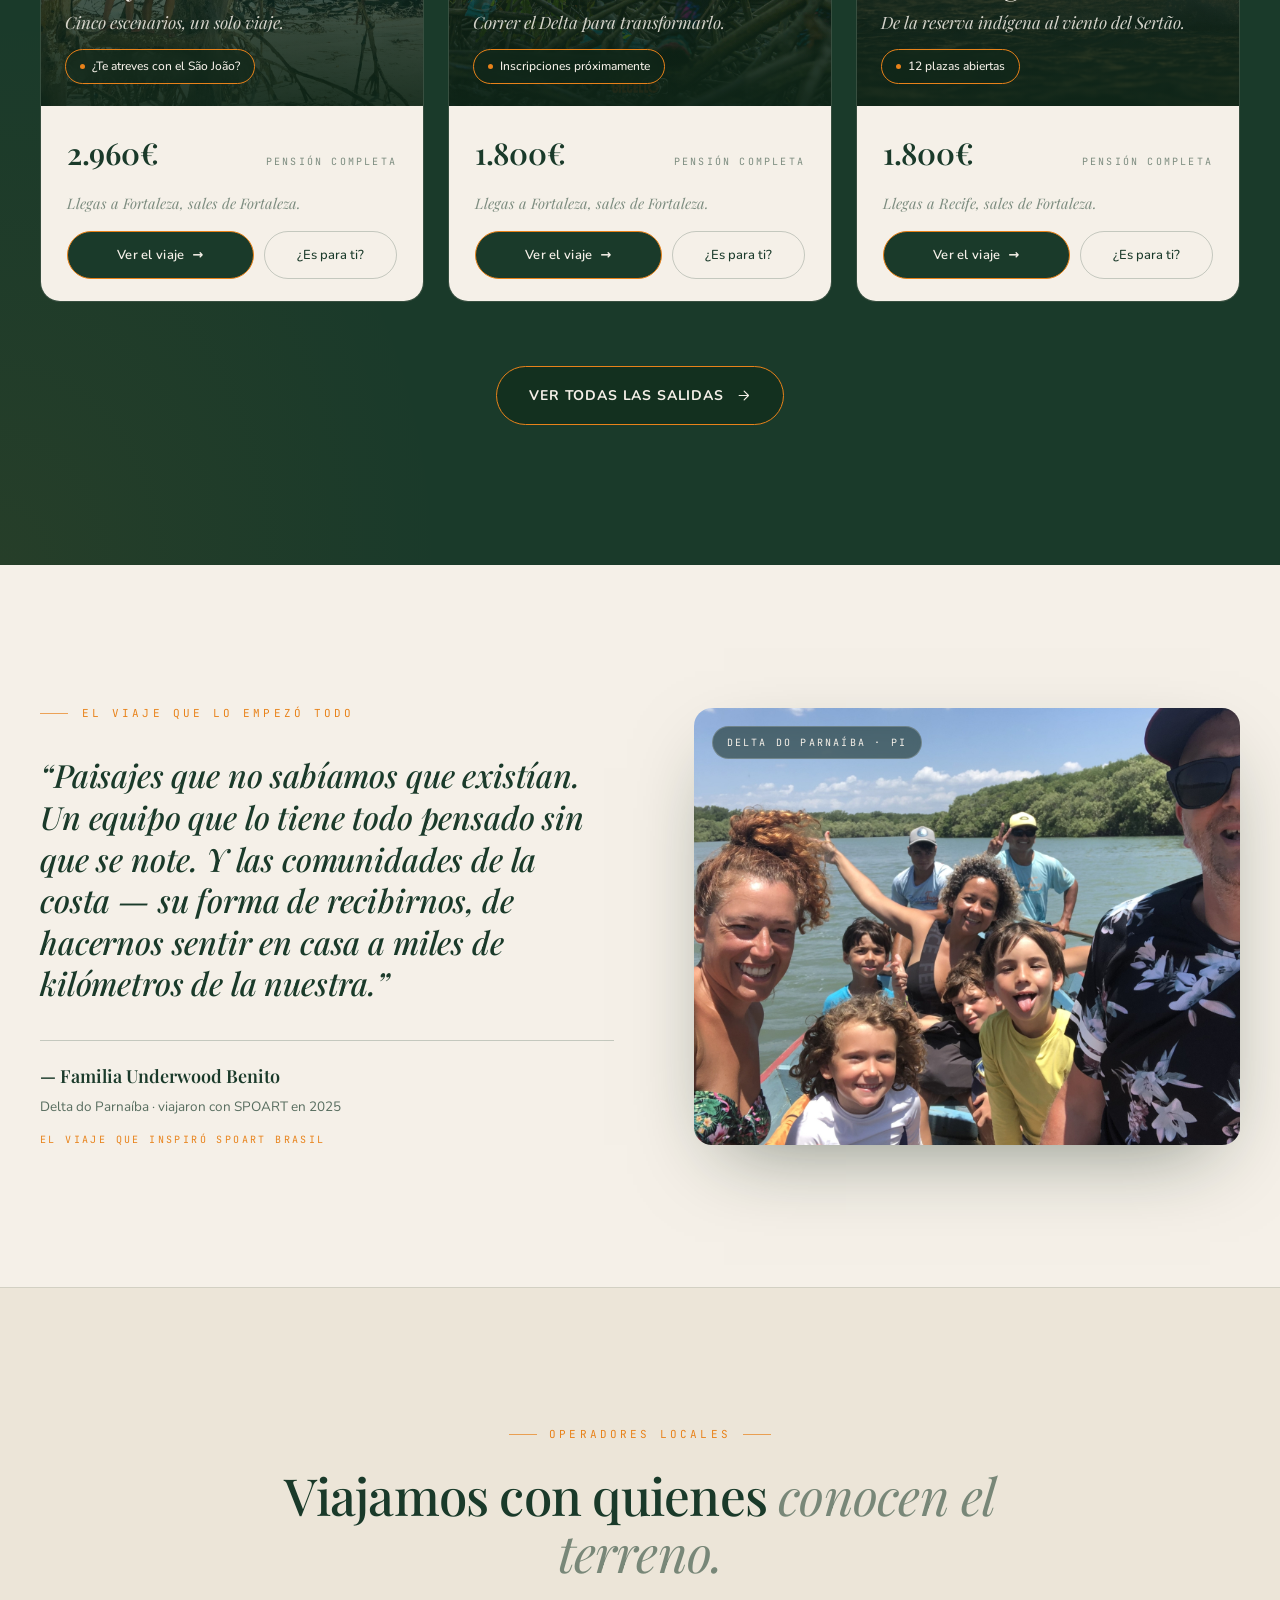
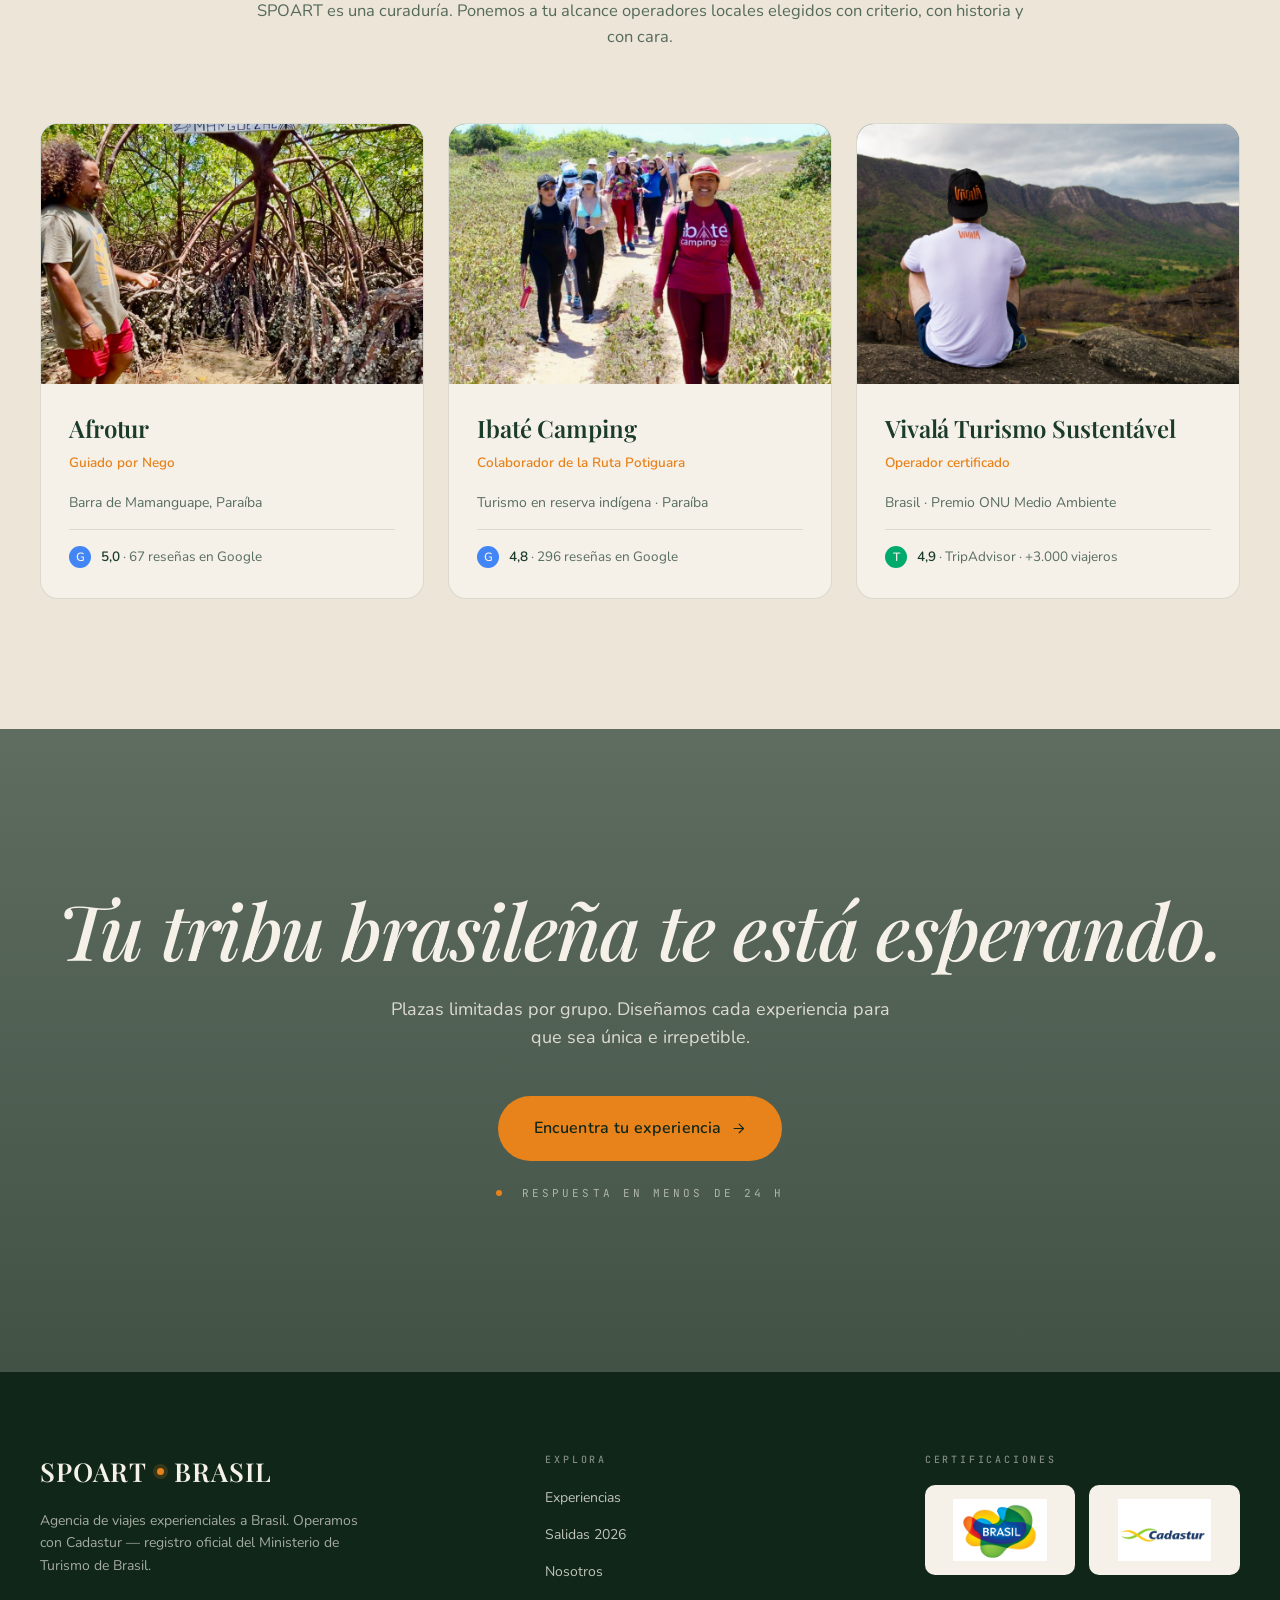
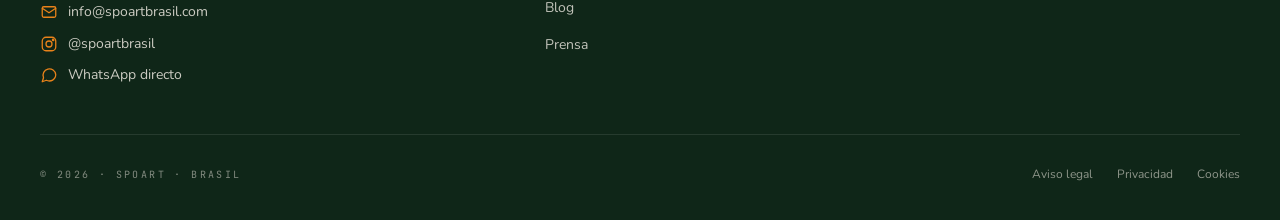
==== commit 7f6cc7e3: "Add files via upload Actualizar home, salidas y nosotros: nueva fecha 20 Ago, foto kitesurf, footer " ====
--- a/index.html
+++ b/index.html
@@ -681,10 +681,10 @@
     </a>
     <div class="nav-links">
       <a href="#spoart">Experiencias</a>
-      <a href="Spoart Brasil - Salidas.html">Salidas</a>
+      <a href="salidas.html">Salidas</a>
       <a href="#testimonio">Nosotros</a>
     </div>
-    <a class="btn-cta" href="#cta-final">Encuentra tu experiencia</a>
+    <a class="btn-cta" href="salidas.html">Encuentra tu experiencia</a>
   </div>
 </nav>
 
@@ -700,7 +700,7 @@
       Viajes en grupo a Brasil para personas que comparten tu forma de ver el mundo. Familias, amigos, tribus que se encuentran entre dunas, selva y cultura.
     </p>
     <div class="hero-cta-row">
-      <a class="btn-cta lg" href="#">
+      <a class="btn-cta lg" href="salidas.html">
         Encuentra tu Brasil
         <svg viewBox="0 0 24 24" fill="none" stroke="currentColor" stroke-width="1.8" stroke-linecap="round" stroke-linejoin="round" width="14" height="14"><path d="M5 12h14M13 5l7 7-7 7"/></svg>
       </a>
@@ -792,19 +792,19 @@
     <div class="elige-head">
       <div class="eye-mono"><span class="l" style="background:var(--orange)"></span> Salidas 2026 <span class="l" style="background:var(--orange)"></span></div>
       <h2>Elige tu Brasil<em>.</em></h2>
-      <p>Tres rutas. Tres maneras de entrar a un país inabarcable. Plazas limitadas, fechas cerradas, todo incluido.</p>
+      <p>Distintas rutas, distintas maneras de entrar a un país inabarcable. Plazas limitadas y salidas puntuales.</p>
       <div class="underline" aria-hidden="true"></div>
     </div>
 
     <div class="routes">
 
-      <!-- Ruta 1 — 26 Jun Familias -->
+      <!-- Ruta 1 — 20 Ago Familias -->
       <article class="route">
         <div class="route-img">
-          <div class="ph-img" style="background-image:linear-gradient(180deg, rgba(15,38,24,.15), rgba(15,38,24,.55)), url('assets/salidas/familia-lagoa.jpg')"></div>
+          <div class="ph-img" style="background-image:linear-gradient(180deg, rgba(15,38,24,.15), rgba(15,38,24,.55)), url('assets/salidas/familia-arbol.jpg')"></div>
           <div class="route-tags">
             <span class="tag-aud">Familias · adolescentes 12+</span>
-            <span class="tag-date"><span class="d">26 Jun</span><span class="y">16 días</span></span>
+            <span class="tag-date"><span class="d">20 Ago</span><span class="y">16 días</span></span>
           </div>
           <div class="route-text">
             <div class="bar"></div>
@@ -820,8 +820,8 @@
           </div>
           <p class="route-arrival">Llegas a Fortaleza, sales de Fortaleza.</p>
           <div class="route-buttons">
-            <a class="btn-green" href="Spoart Brasil - Salidas.html">Ver el viaje <span class="arr">→</span></a>
-            <a class="btn-outline" href="#">¿Es para ti?</a>
+            <a class="btn-green" target="_blank" rel="noopener" href="https://vive.spoartbrasil.com/ruta-emociones-mar-montana">Ver el viaje <span class="arr">→</span></a>
+            <a class="btn-outline" target="_blank" rel="noopener" href="https://wa.me/34609655446?text=Hola%2C%20me%20interesa%20una%20de%20las%20salidas%20de%20Spoart%20Brasil">¿Es para ti?</a>
           </div>
         </div>
       </article>
@@ -848,8 +848,8 @@
           </div>
           <p class="route-arrival">Llegas a Fortaleza, sales de Fortaleza.</p>
           <div class="route-buttons">
-            <a class="btn-green" href="Spoart Brasil - Salidas.html">Ver el viaje <span class="arr">→</span></a>
-            <a class="btn-outline" href="#">¿Es para ti?</a>
+            <a class="btn-green" target="_blank" rel="noopener" href="https://wa.me/34609655446?text=Hola%2C%20me%20interesa%20una%20de%20las%20salidas%20de%20Spoart%20Brasil">Ver el viaje <span class="arr">→</span></a>
+            <a class="btn-outline" target="_blank" rel="noopener" href="https://wa.me/34609655446?text=Hola%2C%20me%20interesa%20una%20de%20las%20salidas%20de%20Spoart%20Brasil">¿Es para ti?</a>
           </div>
         </div>
       </article>
@@ -857,7 +857,7 @@
       <!-- Ruta 3 — 19 Nov Potiguara -->
       <article class="route">
         <div class="route-img">
-          <div class="ph-img" style="background-image:linear-gradient(180deg, rgba(15,38,24,.15), rgba(15,38,24,.55)), url('assets/salidas/potiguara-mangue.jpg')"></div>
+          <div class="ph-img" style="background-image:linear-gradient(180deg, rgba(15,38,24,.15), rgba(15,38,24,.55)), url('assets/salidas/kitesurf-sunset.jpg')"></div>
           <div class="route-tags">
             <span class="tag-aud">Edición especial · Sertões Kitesurf</span>
             <span class="tag-date"><span class="d">19 Nov</span><span class="y">12 días</span></span>
@@ -876,8 +876,8 @@
           </div>
           <p class="route-arrival">Llegas a Recife, sales de Fortaleza.</p>
           <div class="route-buttons">
-            <a class="btn-green" href="Spoart Brasil - Salidas.html">Ver el viaje <span class="arr">→</span></a>
-            <a class="btn-outline" href="#">¿Es para ti?</a>
+            <a class="btn-green" target="_blank" rel="noopener" href="https://wa.me/34609655446?text=Hola%2C%20me%20interesa%20una%20de%20las%20salidas%20de%20Spoart%20Brasil">Ver el viaje <span class="arr">→</span></a>
+            <a class="btn-outline" target="_blank" rel="noopener" href="https://wa.me/34609655446?text=Hola%2C%20me%20interesa%20una%20de%20las%20salidas%20de%20Spoart%20Brasil">¿Es para ti?</a>
           </div>
         </div>
       </article>
@@ -885,7 +885,7 @@
     </div>
 
     <div class="elige-cta">
-      <a class="btn-green-lg" href="Spoart Brasil - Salidas.html">
+      <a class="btn-green-lg" href="salidas.html">
         Ver todas las salidas
         <svg viewBox="0 0 24 24" fill="none" stroke="currentColor" stroke-width="1.8" stroke-linecap="round" stroke-linejoin="round" width="15" height="15" aria-hidden="true"><path d="M5 12h14M13 5l7 7-7 7"/></svg>
       </a>
@@ -975,7 +975,7 @@
   <div class="wrap">
     <h2>Tu tribu brasileña te está esperando.</h2>
     <p>Plazas limitadas por grupo. Diseñamos cada experiencia para que sea única e irrepetible.</p>
-    <a class="btn-cta lg" href="#" style="font-size:16px;padding:20px 36px">
+    <a class="btn-cta lg" target="_blank" rel="noopener" href="https://wa.me/34609655446?text=Hola%2C%20me%20interesa%20una%20de%20las%20salidas%20de%20Spoart%20Brasil" style="font-size:16px;padding:20px 36px">
       Encuentra tu experiencia
       <svg viewBox="0 0 24 24" fill="none" stroke="currentColor" stroke-width="1.8" stroke-linecap="round" stroke-linejoin="round" width="15" height="15"><path d="M5 12h14M13 5l7 7-7 7"/></svg>
     </a>
@@ -988,7 +988,7 @@
   <div class="wrap">
     <div class="foot-grid">
       <div>
-        <a class="logo" href="#">SPOART <span class="dot" aria-hidden="true"></span> BRASIL</a>
+        <a class="logo" href="index.html">SPOART <span class="dot" aria-hidden="true"></span> BRASIL</a>
         <p class="desc">Agencia de viajes experienciales a Brasil. Operamos con Cadastur — registro oficial del Ministerio de Turismo de Brasil.</p>
         <div class="contact">
           <a href="mailto:info@spoartbrasil.com">
@@ -999,7 +999,7 @@
             <svg class="ic" viewBox="0 0 24 24" fill="none" stroke="currentColor" stroke-width="1.7" stroke-linecap="round" stroke-linejoin="round"><rect x="3" y="3" width="18" height="18" rx="5"/><circle cx="12" cy="12" r="4"/><circle cx="17.5" cy="6.5" r="1" fill="currentColor"/></svg>
             @spoartbrasil
           </a>
-          <a href="#">
+          <a target="_blank" rel="noopener" href="https://wa.me/34609655446?text=Hola%2C%20me%20interesa%20una%20de%20las%20salidas%20de%20Spoart%20Brasil">
             <svg class="ic" viewBox="0 0 24 24" fill="none" stroke="currentColor" stroke-width="1.7" stroke-linecap="round" stroke-linejoin="round"><path d="M21 11.5a8.4 8.4 0 01-1 4 8.5 8.5 0 01-7.5 4.5 8.4 8.4 0 01-4-1L3 21l1.7-5.4a8.5 8.5 0 1116.3-4.1z"/></svg>
             WhatsApp directo
           </a>
@@ -1009,9 +1009,9 @@
       <div>
         <h4>Explora</h4>
         <ul>
-          <li><a href="#spoart">Experiencias</a></li>
-          <li><a href="Spoart Brasil - Salidas.html">Salidas 2026</a></li>
-          <li><a href="#testimonio">Nosotros</a></li>
+          <li><a href="index.html#spoart">Experiencias</a></li>
+          <li><a href="salidas.html">Salidas 2026</a></li>
+          <li><a href="nosotros.html">Nosotros</a></li>
           <li><a href="#">Blog</a></li>
           <li><a href="#">Prensa</a></li>
         </ul>
@@ -1042,7 +1042,7 @@
 </footer>
 
 <!-- ====== WHATSAPP FLOATING ====== -->
-<a class="whats" href="#" aria-label="WhatsApp">
+<a class="whats" target="_blank" rel="noopener" href="https://wa.me/34609655446?text=Hola%2C%20me%20interesa%20una%20de%20las%20salidas%20de%20Spoart%20Brasil" aria-label="WhatsApp">
   <svg viewBox="0 0 32 32" fill="currentColor" aria-hidden="true">
     <path d="M16 3C8.8 3 3 8.8 3 16c0 2.3.6 4.5 1.8 6.5L3 29l6.7-1.8c1.9 1 4.1 1.6 6.3 1.6 7.2 0 13-5.8 13-13S23.2 3 16 3zm0 23.6c-2 0-3.9-.5-5.5-1.5l-.4-.2-4 1 1.1-3.9-.3-.4a10.6 10.6 0 01-1.6-5.6c0-5.9 4.8-10.6 10.7-10.6S26.6 10.1 26.6 16 21.9 26.6 16 26.6zm5.8-8c-.3-.2-1.9-.9-2.2-1-.3-.1-.5-.2-.7.2s-.8 1-1 1.2c-.2.2-.4.2-.7.1-.3-.2-1.4-.5-2.6-1.6-1-.9-1.6-2-1.8-2.3-.2-.3 0-.5.1-.7l.5-.6c.2-.2.2-.3.3-.5.1-.2 0-.4 0-.5l-.7-1.7c-.2-.4-.4-.4-.6-.4h-.5c-.2 0-.5.1-.7.4-.2.3-.9.9-.9 2.2s.9 2.6 1.1 2.8c.1.2 1.9 2.9 4.6 4 .6.3 1.1.4 1.5.6.6.2 1.2.2 1.7.1.5-.1 1.6-.7 1.8-1.3.2-.6.2-1.1.2-1.2-.1-.2-.3-.2-.6-.4z"/>
   </svg>
